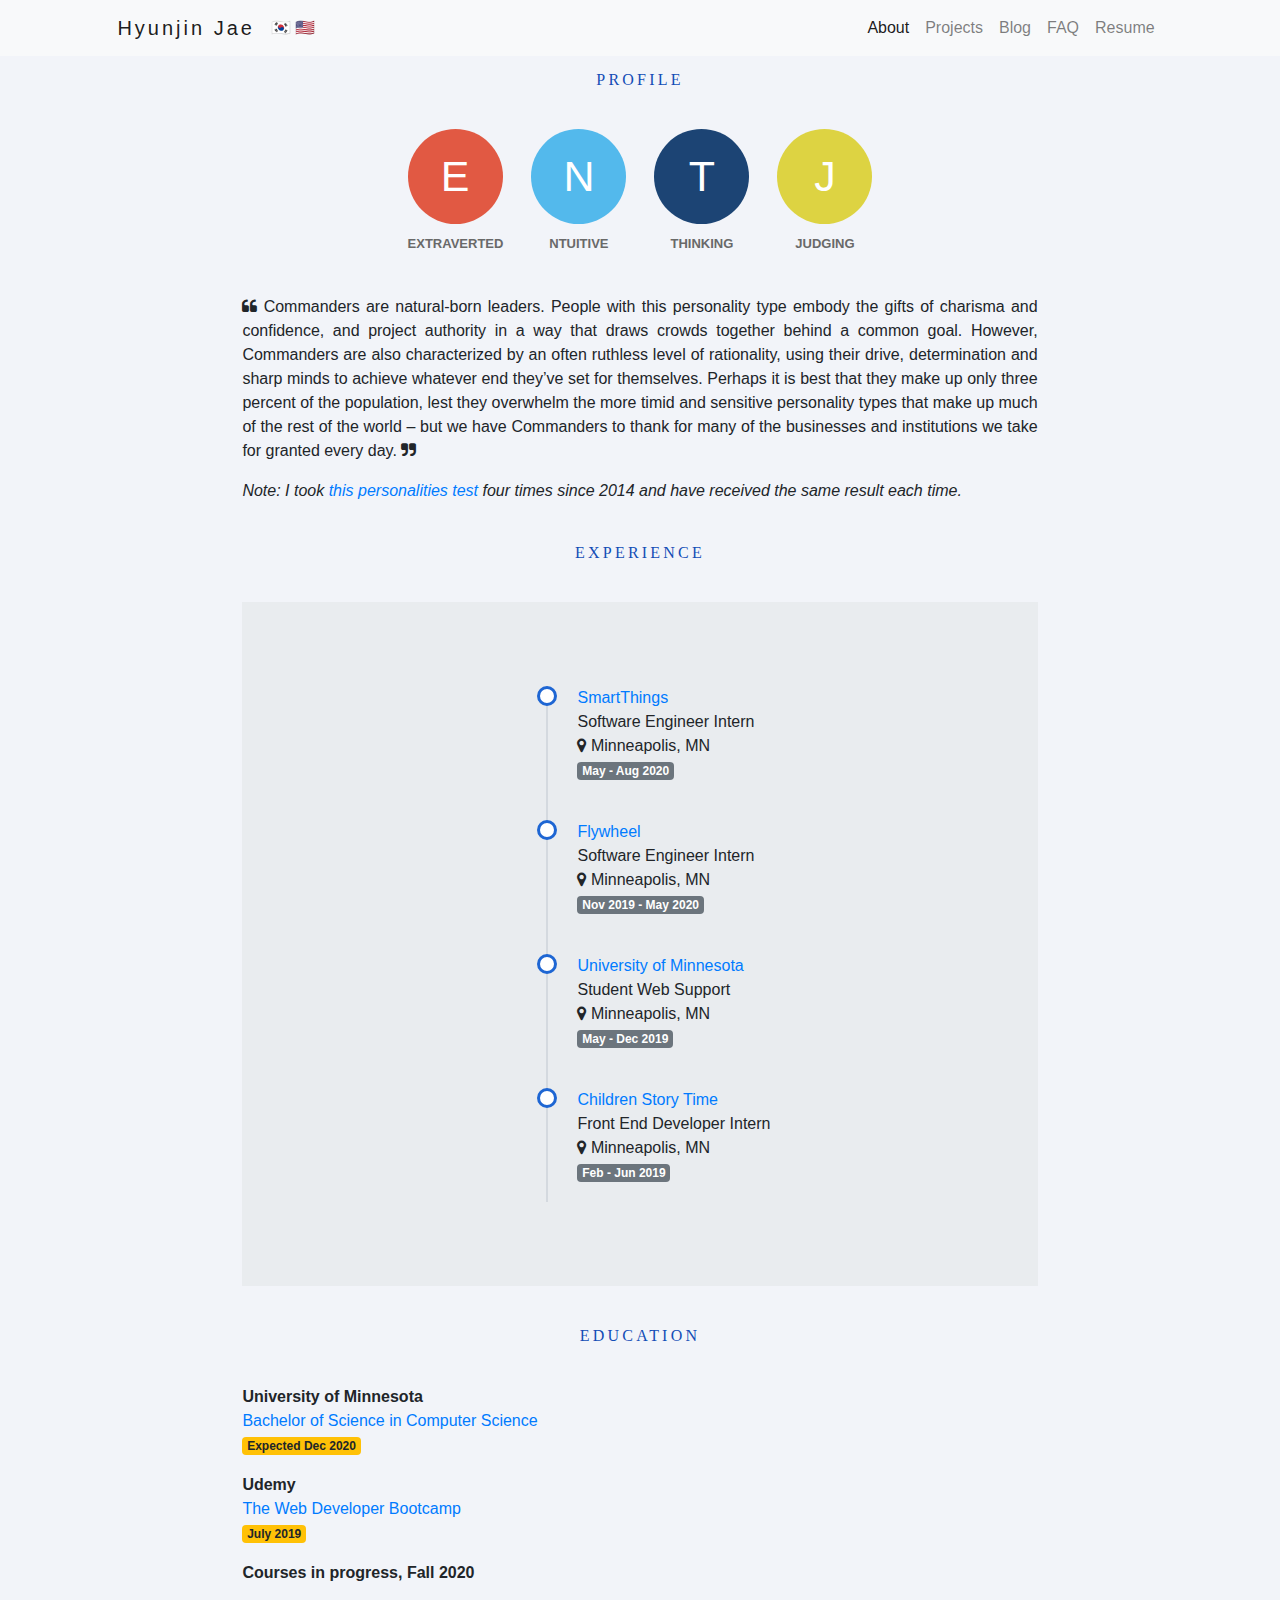
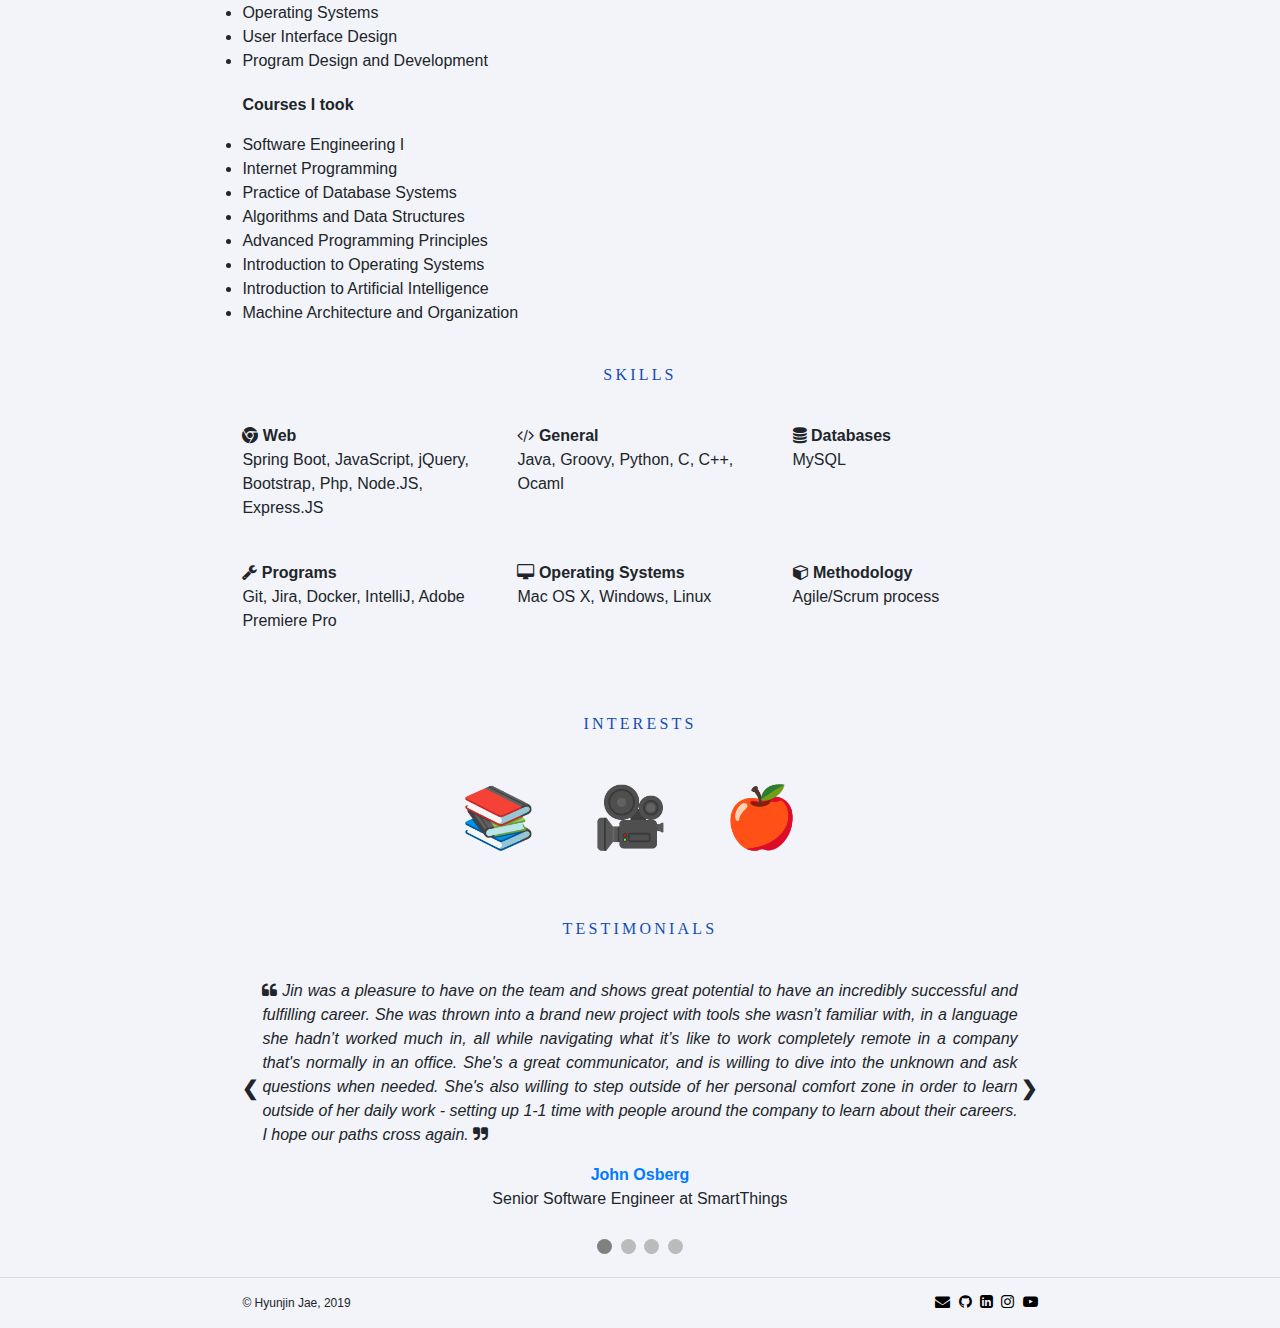
==== about.html @ ddc848ed "updated navbar" ====
<!DOCTYPE html>
<html lang="en">
<head>
    <meta charset="utf-8">
    <meta name="viewport" content="width=device-width, initial-scale=1, shrink-to-fit=no">
    <title>Hyunjin Jae 제현진</title>
    <!-- jQuery -->
    <script src="https://code.jquery.com/jquery-3.2.1.slim.min.js" integrity="sha384-KJ3o2DKtIkvYIK3UENzmM7KCkRr/rE9/Qpg6aAZGJwFDMVNA/GpGFF93hXpG5KkN" crossorigin="anonymous"></script>
    <!-- Bootstrap for navbar -->
    <script src="https://maxcdn.bootstrapcdn.com/bootstrap/4.0.0/js/bootstrap.min.js" integrity="sha384-JZR6Spejh4U02d8jOt6vLEHfe/JQGiRRSQQxSfFWpi1MquVdAyjUar5+76PVCmYl" crossorigin="anonymous"></script>
    <!-- Bootstrap for styling-->
    <link rel="stylesheet" href="https://stackpath.bootstrapcdn.com/bootstrap/4.3.1/css/bootstrap.min.css" integrity="sha384-ggOyR0iXCbMQv3Xipma34MD+dH/1fQ784/j6cY/iJTQUOhcWr7x9JvoRxT2MZw1T" crossorigin="anonymous">
    <!-- Footer sns icons -->
    <link rel="stylesheet" href="https://cdnjs.cloudflare.com/ajax/libs/font-awesome/4.7.0/css/font-awesome.min.css">
    <!-- Css -->
    <link rel="stylesheet" type="text/css" href="css/style.css">
    <!-- Js -->
    <script src="js/translate.js"></script>
</head>
<body>
    <nav class="navbar navbar-expand-lg navbar-light bg-light fixed-top">
        <div class="container">
            <a class="navbar-brand main_name" href="index.html">Hyunjin Jae</a>
            <div class="language" style="text-align: right"><span id="translateToKr">🇰🇷</span> <span id="translateToEng">🇺🇸</span>
            </div>
            <button class="navbar-toggler" type="button" data-toggle="collapse" data-target="#navbarNavAltMarkup"
                    aria-controls="navbarNavAltMarkup" aria-expanded="false" aria-label="Toggle navigation">
                <span class="navbar-toggler-icon"></span>
            </button>
            <div class="collapse navbar-collapse" id="navbarNavAltMarkup">
                <div style="float: right; text-align: right" class="eng navbar-nav nav-right ml-auto">
                    <a class="nav-item nav-link active" href="about.html">About</a>
                    <a class="nav-item nav-link" href="projects.html">Projects</a>
                    <a class="nav-item nav-link" href="blog.html">Blog</a>
                    <a class="nav-item nav-link" href="faq.html">FAQ</a>
                    <a class="nav-item nav-link" href="http://hyunjin.pro/resume.pdf" target="_blank">Resume</a>
                </div>
                <div style="float: right; text-align: right" class="kr hide navbar-nav nav-right ml-auto">
                    <a class="nav-item nav-link active" href="about.html">나에 관하여</a>
                    <a class="nav-item nav-link" href="projects.html">프로젝트</a>
                    <a class="nav-item nav-link" href="blog.html">블로그</a>
                    <a class="nav-item nav-link" href="faq.html">질문모음</a>
                    <a class="nav-item nav-link" href="http://hyunjin.pro/resume.pdf" target="_blank">이력서</a>
                </div>
            </div>
        </div>
    </nav>

    <div class="about">
        <!-- Profile -->
        <div class="about-profile">
            <h4 class="eng about-title">Profile</h4>
            <h4 class="kr hide about-title">프로필</h4>

            <div class="circle-container">
                <div class="entj-e">
                    <div class="circle e">E</div>
                    <p class="eng entj-text">Extraverted</p>
                    <p class="kr hide entj-text">외향성의</p>
                </div>
                <div class="entj-n">
                    <div class="circle n">N</div>
                    <p class="eng entj-text">Ntuitive</p>
                    <p class="kr hide entj-text">직관적인</p>
                </div>
                <div class="entj-t">
                    <div class="circle t">T</div>
                    <p class="eng entj-text">Thinking</p>
                    <p class="kr hide entj-text">사고적인</p>
                </div>
                <div class="entj-j">
                    <div class="circle j">J</div>
                    <p class="eng entj-text">Judging</p>
                    <p class="kr hide entj-text">판단적인</p>
                </div>
            </div>

            <p class="eng commanders">
                <i class="fa fa-quote-left" aria-hidden="true"></i> Commanders are natural-born leaders. People with
                this personality type embody the gifts of charisma and confidence, and project authority in a way that draws
                crowds together behind a common goal. However, Commanders are also characterized by an often ruthless level
                of rationality, using their drive, determination and sharp minds to achieve whatever end they’ve set for
                themselves. Perhaps it is best that they make up only three percent of the population, lest they overwhelm
                the more timid and sensitive personality types that make up much of the rest of the world – but we have
                Commanders to thank for many of the businesses and institutions we take for granted every day. 
                <i class="fa fa-quote-right" aria-hidden="true"></i>
            </p>
            <p class="kr hide commanders">
                <i class="fa fa-quote-left" aria-hidden="true"></i> 통솔자형 사람은 천성적으로 타고난 리더입니다. 이 유형에 속하는 사람은 넘치는 카리스마와
                자신감으로 공통의 목표 실현을 위해 다른 이들을 이끌고 진두지휘합니다. 이들은 진취적인 생각과 결정력, 그리고 냉철한 판단력으로 그들이 세운 목표 달성을 위해 가끔은 무모하리만치 이성적 사고를
                하는 것이 특징입니다. 이들이 인구의 단 3%에 지나지 않는 것이 어쩌면 다행일 수도 있습니다. 그렇지 않으면 인구 대다수를 차지하는 소심하고 섬세한 성향의 사람들이 모두 주눅 들어 살지도
                모르니까요. 단, 평소 잊고 살기는 하나 우리 삶을 윤택하게 해주는 위대한 사업가나 기관을 이끄는 통솔자형 사람들이 있음에 다행이기도 합니다. 
                <i class="fa fa-quote-right" aria-hidden="true"></i>
            </p>

            <p class="eng">
                <em>Note: I took <a href="https://www.16personalities.com/entj-personality" target="_blank">this personalities test</a> four times since 2014 and have received the same result each time.</em>
            </p>
            <p class="kr hide">
                <em>참고: 저는 <a href='https://www.16personalities.com/ko/%EC%84%B1%EA%B2%A9%EC%9C%A0%ED%98%95-entj' target='_blank'>이 성격 유형 검사</a>를 2014년 이후로 네 차례 실시했으며, 모두 동일한 결과를 얻었습니다.</em>
            </p>
        </div>

        <!-- Experience -->
        <div class="about-profile from-sec">
            <h4 class="eng about-title">Experience</h4>
            <h4 class="kr hide about-title">경험</h4>
            <div class="jumbotron jumbotron-fluid">
                <div class="row">
                    <div class="col-md-6 offset-md-4">
                        <ul class="eng timeline">
                            <li>
                                <p>
                                    <a target="_blank" href="https://www.smartthings.com/">SmartThings</a>
                                    <br>Software Engineer Intern
                                    <br><i class="fa fa-map-marker" aria-hidden="true"></i> Minneapolis, MN
                                    <br><span class="badge badge-secondary" style="margin-bottom: 20px;">May - Aug 2020</span>
                                </p>
                            </li>
                            <li>
                                <p>
                                    <a target="_blank" href="https://flywheel.io/">Flywheel</a>
                                    <br>Software Engineer Intern
                                    <br><i class="fa fa-map-marker" aria-hidden="true"></i> Minneapolis, MN
                                    <br><span class="badge badge-secondary" style="margin-bottom: 20px;">Nov 2019 - May 2020</span>
                                </p>
                            </li>
                            <li>
                                <p>
                                    <a target="_blank" href="https://twin-cities.umn.edu/">University of Minnesota</a>
                                    <br>Student Web Support
                                    <br><i class="fa fa-map-marker" aria-hidden="true"></i> Minneapolis, MN
                                    <br><span class="badge badge-secondary" style="margin-bottom: 20px;">May - Dec 2019</span>
                                </p>
                            </li>
                            <li>
                                <p>
                                    <a target="_blank" href="https://childrenstorytime.co/">Children Story Time</a>
                                    <br>Front End Developer Intern
                                    <br><i class="fa fa-map-marker" aria-hidden="true"></i> Minneapolis, MN
                                    <br><span class="badge badge-secondary" style="margin-bottom: 20px;">Feb - Jun 2019</span>
                                </p>
                            </li>
                        </ul>
                        <ul class="kr hide timeline">
                            <li>
                                <p>
                                    <a target="_blank" href="https://www.smartthings.com/">SmartThings</a>
                                    <br>소프트웨어 엔지니어 인턴
                                    <br><i class="fa fa-map-marker" aria-hidden="true"></i> 미네아폴리스, 미네소타
                                    <br><span class="badge badge-secondary" style="margin-bottom: 20px;">2020년 5월 - 8월</span>
                                </p>
                            </li>
                            <li>
                                <p>
                                    <a target="_blank" href="https://flywheel.io/">Flywheel</a>
                                    <br>소프트웨어 엔지니어 인턴
                                    <br><i class="fa fa-map-marker" aria-hidden="true"></i> 미네아폴리스, 미네소타
                                    <br><span class="badge badge-secondary" style="margin-bottom: 20px;">2019년 11월 - 2020년 5월</span>
                                </p>
                            </li>
                            <li>
                                <p>
                                    <a target="_blank" href="https://twin-cities.umn.edu/">University of Minnesota</a>
                                    <br>학생 웹 개발자
                                    <br><i class="fa fa-map-marker" aria-hidden="true"></i> 미네아폴리스, 미네소타
                                    <br><span class="badge badge-secondary" style="margin-bottom: 20px;">2019년 5월 - 12월</span>
                                </p>
                            </li>
                            <li>
                                <p>
                                    <a target="_blank" href="https://childrenstorytime.co/">Children Story Time</a>
                                    <br>프론트 앤드 개발 인턴
                                    <br><i class="fa fa-map-marker" aria-hidden="true"></i> 미네아폴리스, 미네소타
                                    <br><span class="badge badge-secondary" style="margin-bottom: 20px;">2019년 2월 - 6월</span>
                                </p>
                            </li>                        
                        </ul>
                    </div>
                </div>
            </div>
        </div>

        <!-- Education -->
        <div class="about-profile from-sec">
            <h4 class="eng about-title">Education</h4>
            <h4 class="kr hide about-title">학업</h4>

            <div class="education">
                <div class="edu-inside">
                    <p class="eng edu">
                        <span class="bold">University of Minnesota</span>
                        <br><a href="https://cse.umn.edu/college/computer-science" target="_blank">Bachelor of Science in Computer Science</a>
                        <br><span class="badge badge-warning">Expected Dec 2020</span>
                    </p>
                    <p class="kr hide">
                        <span class="bold">미네소타 대학교</span>
                        <br><a href="https://cse.umn.edu/college/computer-science" target="_blank">컴퓨터 사이언스, 이학사</a>
                        <br><span class="badge badge-warning">2020년 12월 졸업예정</span>
                    </p>
                    <p class="eng">
                        <span class="bold">Udemy</span>
                        <br><a href="https://www.udemy.com/course/the-web-developer-bootcamp/?persist_locale=&locale=en_US"
                            target="_blank">The Web Developer Bootcamp</a>
                        <br><span class="badge badge-warning">July 2019</span>
                    </p>
                    <p class="kr hide">
                        <span class="bold">유데미</span>
                        <br><a href="https://www.udemy.com/course/the-web-developer-bootcamp/?persist_locale=&locale=en_US"
                            target="_blank">웹 개발 부트캠프</a>
                        <br><span class="badge badge-warning">2019년 7월</span>
                    </p>

                    <div class="eng">
                        <p class="bold">Courses in progress, Fall 2020</p>
                        <li>Operating Systems</li>
                        <li>User Interface Design</li>
                        <li>Program Design and Development</li>
                        
                        <p class="bold" style="margin-top: 20px">Courses I took</p>
                        <li>Software Engineering I</li>
                        <li>Internet Programming</li>
                        <li>Practice of Database Systems</li>
                        <li>Algorithms and Data Structures</li>
                        <li>Advanced Programming Principles</li>
                        <li>Introduction to Operating Systems</li>
                        <li>Introduction to Artificial Intelligence</li>
                        <li>Machine Architecture and Organization</li>
                    </div>

                    <div class="kr hide">
                        <p class="bold">현재 수강중인 과목, 2020년 가을학기</p>
                        <li>운영 체제 심화</li>
                        <li>유저 인터페이스 설계</li>
                        <li>프로그램 설계 및 개발</li>
                    
                        <p class="bold" style="margin-top: 20px">이미 수강한 과목</p>
                        <li>소프트웨어 엔지니어링 I</li>
                        <li>인터넷 프로그래밍</li>
                        <li>데이터 베이스</li>
                        <li>알고리즘과 데이터 구조</li>
                        <li>고급 프로그래밍 원리</li>
                        <li>운영 체제 이론</li>
                        <li>인공 지능 소개</li>
                        <li>기계 구조 및 조직</li>
                    </div>
                </div>
            </div>
        </div>

        <!-- Skills -->
        <div class="about-profile from-sec">
            <h4 class="eng about-title">Skills</h4>
            <h4 class="kr hide about-title">스킬</h4>

            <div class="skills row">
                <div class="col-lg-4 col-sm-6 sub-section-skills">
                    <p><i class="fa fa-chrome" aria-hidden="true"></i>
                        <span class="bold eng"> Web</span>
                        <span class="bold kr hide"> 웹</span>
                        <br>Spring Boot, JavaScript, jQuery, Bootstrap, Php, Node.JS, Express.JS</p>
                </div>
                <div class="col-lg-4 col-sm-6 sub-section-skills">
                    <p><i class="fa fa-code" aria-hidden="true"></i>
                        <span class="bold eng"> General</span>
                        <span class="bold kr hide">일반</span>
                        <br>Java, Groovy, Python, C, C++, Ocaml</p>
                </div>
                <div class="col-lg-4 col-sm-6 sub-section-skills">
                    <p><i class="fa fa-database" aria-hidden="true"></i>
                        <span class="bold eng"> Databases</span>
                        <span class="bold kr hide">데이터베이스</span>
                        <br>MySQL</p>
                </div>
                <div class="col-lg-4 col-sm-6 tools sub-section-skills">
                    <p><i class="fa fa-wrench" aria-hidden="true"></i>
                        <span class="bold eng"> Programs</span>
                        <span class="bold kr hide">프로그램</span>
                        <br>Git, Jira, Docker, IntelliJ, Adobe Premiere Pro</p>
                </div>
                <div class="col-lg-4 col-sm-6 sub-section-skills">
                    <p><i class="fa fa-desktop" aria-hidden="true"></i>
                        <span class="bold eng">Operating Systems</span>
                        <span class="bold kr hide">운영체제</span>
                        <br>Mac OS X, Windows, Linux</p>
                </div>
                <div class="col-lg-4 col-sm-6 sub-section-skills">
                    <p><i class="fa fa-cube" aria-hidden="true"></i>
                        <span class="bold eng">Methodology</span>
                        <span class="bold kr hide">방법론</span>
                        <br>Agile/Scrum process</p>
                </div>
            </div>
        </div>

        <!-- Interests -->
        <div class="about-profile from-sec">
            <h4 class="eng about-title">Interests</h4>
            <h4 class="kr hide about-title">좋아하는것</h4>

            <div class="interests-category">
                <p>
                    <a href="books.html" style="text-decoration: none;">📚</a>
                    <a href="https://www.youtube.com/channel/UCkXvgmur7Infi6w-KoIhPWw?view_as=subscriber" target="_blank" style="text-decoration: none;">🎥</a>
                    <a href="tech.html" style="text-decoration: none;">🍎</a>
                </p>
            </div>
        </div>

        <!-- Testimonials -->
        <div class="about-profile from-sec">
            <h4 class="eng about-title">Testimonials</h4>
            <h4 class="kr hide about-title">증명서</h4>

            <div class="slideshow-container">
                <div class="mySlides">
                    <p class="eng" style="font-style: italic;">
                        <i class="fa fa-quote-left" aria-hidden="true"></i>
                        Jin was a pleasure to have on the team and shows great potential to have an 
                        incredibly successful and fulfilling career. She was thrown into a brand new 
                        project with tools she wasn’t familiar with, in a language she hadn’t worked 
                        much in, all while navigating what it’s like to work completely remote in a 
                        company that's normally in an office. She's a great communicator, and is 
                        willing to dive into the unknown and ask questions when needed. She's also 
                        willing to step outside of her personal comfort zone in order to learn outside 
                        of her daily work - setting up 1-1 time with people around the company to learn 
                        about their careers. I hope our paths cross again.
                        <i class="fa fa-quote-right" aria-hidden="true"></i>
                    </p>
                    <p class="kr hide" style="font-style: italic;">
                        <i class="fa fa-quote-left" aria-hidden="true"></i>
                        현진은 믿을 수 없을 만큼 성공적이고 만족감 있는 커리어를 가질 수 있을 거라는 큰 잠재력을 보여주었으며 
                        팀에 합류하게 된 것을 매우 기쁘게 생각합니다. 우리는 일반적으로 사무실에 출근하지만, (현재 펜데믹 상황으로 인해) 
                        그녀는 완전한 재택근무의 형식을 취했으며 그것이 어떻게 이루어지는지 탐색하였습니다. 그리고 익숙하지 않은 
                        프로그램과 한 번도 경험해보지 못한 개발 언어들을 사용해 완전히 새로운 프로젝트에 투입되었습니다. 그녀는 
                        훌륭한 의사소통 능력자이면서 새로운 것을 배우는 데 주저함이 없으며 도움이 필요할 때는 질문을 마다하지 
                        않습니다. 또한 그녀는 일상 업무가 아닌 다른 것들을 배우기 위해 기꺼이 자신의 편안함을 벗어나려 했습니다. 
                        그녀는 회사 내 여러 사람에게 직접 다가가 일대일 면담을 제안하였으며, 그들의 배경과 경력들을 배우며 
                        소통하였습니다. 저는 현진과 다시 함께 일하게 되기를 진심으로 바랍니다.
                        <i class="fa fa-quote-right" aria-hidden="true"></i>
                    </p>
                    <p style="text-align: center">
                        <span class="bold">
                            <a href="https://www.linkedin.com/in/jtosberg/" target="_blank">John Osberg</a>
                        </span>
                        <br>
                        <span class="eng">Senior Software Engineer at SmartThings</span>
                        <span class="kr hide">선임 소프트웨어 엔지니어, 스마트싱스</span>
                    </p>
                </div>
                <div class="mySlides">
                    <p class="eng" style="font-style: italic;"><i class="fa fa-quote-left" aria-hidden="true"></i>
                        I had the pleasure to work with Hyunjin during her 4 month internship at SmartThings. 
                        As part of her internship project she had the opportunity to experience many technologies 
                        for the first the time - AWS, Java, Groovy, Kotlin, Spring Boot, Gradle, Docker, and many 
                        others. Tackling so many new things at once can be a daunting challenge for even a senior 
                        engineer. Hyunjin was up to the challenge, and she pushed herself every day to learn more. 
                        At the end of her internship she had completed a project that successfully tied all of 
                        those technologies together. She brings a positive attitude with her daily, and the team 
                        very much enjoyed having her as part of the group. I would not hesitate to recommend 
                        Hyunjin to any future employer looking for a junior engineer to add to their team.
                        <i class="fa fa-quote-right" aria-hidden="true"></i>
                    </p>
                    <p class="kr hide" style="font-style: italic;">
                        <i class="fa fa-quote-left" aria-hidden="true"></i>
                        저는 스마트싱스에서 4개월 동안 현진과 함께 일하게 되어 매우 기뻤습니다. 그녀는 인턴십 프로젝트의 일환으로, 
                        새로운 기술들을 접할 기회가 있었습니다 - AWS, 자바, 그루비, 코틀린, 스프링 부트, 그레이들, 도커, 등등. 
                        한 번에 많은 새로운 일들을 처리하는 것은 선임 엔지니어에게도 어려운 일이 될 수 있습니다. 하지만 현진은 
                        도전에 나섰고, 더 많은 것을 배우기 위해 매일 노력 하였습니다. 인턴십이 끝날 무렵 그녀는 이 모든 기술을 
                        성공적으로 연결해 프로젝트를 완성하였습니다. 또한, 그녀는 매일 긍정적인 태도를 가지고 왔으며 우리는 그녀가 
                        팀의 일원이었다는 사실에  매우 기뻤습니다. 혹시 주니어 엔지니어를 찾고 있는 팀이 있다면, 나는 
                        현진을 추천하는 것을 주저하지 않겠습니다. 
                        <i class="fa fa-quote-right" aria-hidden="true"></i>
                    </p>
                    <p style="text-align: center">
                        <span class="bold">
                            <a href="https://www.linkedin.com/in/jeffreyblaisdell/" target="_blank">Jeff Blaisdell</a>
                        </span>
                        <br>
                        <span class="eng">Engineering Manager at SmartThings</span>
                        <span class="kr hide">엔지니어링 매니저, 스마트싱스</span>
                    </p>
                </div>

                <div class="mySlides">
                    <p class="eng" style="font-style: italic;"><i class="fa fa-quote-left" aria-hidden="true"></i>
                        It has been my great pleasure to work and interact with Hyunjin. I have rarely encountered a person
                        who can bring such an inquisitive spirit to their work and such a thorough, rigorous investigation to
                        every component of a project, no matter how banal. Such commitment and enthusiasm for the details that
                        make the difference is exceedingly hard to find in people. What I also found very delightful, even
                        inspiring, about working with Hyunjin was her passion and curiosity for life, but particularly with
                        regard to technology and its role in society. Her high level of interest in computer science is obvious,
                        but it's not just an interest in technology for its own sake; rather, I had the distinct impression that
                        the vision she holds for her future role in developing technology embraces a much wider range of function
                        and responsibility to the world, and that this is critically important to her.

                        Apart from these standout qualities, I found that Hyunjin possessed extraordinary organizational skills
                        along with the ability to go directly at any task; she would take great pride just in the efficacy of
                        completing them. Her presence in our research group was, in itself, a force to keep things on track.
                        As we often had to deal with a huge set of problem-solving issues, both large and small, her ability
                        to focus and stay organized often helped my own efforts to keep on top of everything needing attention.

                        If you'll be lucky enough to have the opportunity to work with Hyunjin, I can promise that it won't be
                        long before your organization recognizes what a resource it has in this person.
                        <i class="fa fa-quote-right" aria-hidden="true"></i>
                    </p>
                    <p class="kr hide" style="font-style: italic;"><i class="fa fa-quote-left" aria-hidden="true"></i>
                        저는 현진과 일하고 소통하는 것이 정말 기뻤습니다. 그녀는 엄청난 호기심을 업무에 가져오고 아무리 평범한 프로젝트라도 모든 구성 요소에
                        대해 철저하고 엄격하게 연구하는 사람입니다. 저는 이런 사람을 거의 만나지 못했습니다. 차이를 만드는 세부 사항에 대한 그러한 헌신과 열정은
                        사람들 사이에서 찾아보기 매우 어렵습니다. 현진과 함께 일하는 것에 대해 제가 매우 기쁘고 영감을 얻은 것은 그녀의 삶에 대한 열정과 호기심,
                        특히 기술과 사회에서의 역할에 관한 것입니다. 컴퓨터 과학에 대한 그녀의 높은 관심은 명백하지만, 기술 자체에 대한 관심만은 아닙니다.
                        그녀는 기술 발전에 있어서 확실한 미래 비전을 품고 있습니다. 그것은 전 세계에 훨씬 더 넓은 범위의 기능과 책임을 포함하고 있으며 나는
                        이 목표가 그녀에게 매우 중요하다는 뚜렷한 인상을 받았습니다.

                        이러한 뛰어난 자질 외에도, 현진은 어떠한 직무든지 수행할 수 있는 능력과 함께 비범한 조직 기술을 보유하고 있음을 발견했습니다. 그녀는
                        그것들을 완성하는 효능에 큰 자부심을 가질 것입니다. 우리 팀에서 그녀의 존재는 그 자체로 일을 추적하는 힘이었습니다.
                        우리는 종종 크고 작은 거대한 문제 해결 과제를 다루어야 했습니다. 그리고 그녀의 집중적이며 체계적인 자세를 유지하는 능력은 주의가
                        필요한 모든 것을 최상위로 유지하려는데 도움이 되었습니다.

                        만약 당신에게 행운이 생겨 현진과 함께 일할 기회가 생긴다면, 당신의 조직이 그녀에게 어떤 자원이 있는지 인식하기까지는 오래 걸리지 않을
                        것이라고 확신 할 수 있습니다.
                        <i class="fa fa-quote-right" aria-hidden="true"></i>
                    </p>
                    <p style="text-align: center">
                        <span class="bold">
                            <a href="https://www.linkedin.com/in/steven-pliam-633b2b2b/" target="_blank">Steven Pliam</a>
                        </span>
                        <br>
                        <span class="eng">Head Software Engineer at the University of Minnesota</span>
                        <span class="kr hide">소프트웨어 엔지니어 책임자, 미네소타 대학교</span>
                    </p>
                </div>

                <div class="mySlides">
                    <p class="eng" style="font-style: italic;"><i class="fa fa-quote-left" aria-hidden="true"></i>
                        I have been a mentor for Hyunjin since 2018 through the U of Minnesota mentoring program.
                        There are many things about her that have made this relationship very rewarding.
                        She is intellectually curious. As an international student, she loves to learn and immerse herself
                        in the American culture. And as a computer science student, she is interested in the different
                        technologies and she constantly applies the new acquired skills on her personal projects.
                        Hyunjin is a very motivated individual. She works hard in school and is always looking for
                        internship/volunteer opportunities to expand her experience.
                        Accountable - this is the one of the things that sets Hyunjin apart. During our bi-weekly meetings,
                        we always put together a list of action items (e.g. reading assignments, resume building, personal
                        site, etc) for the next meeting, and Hyunjin always completes the items on time.
                        It has been a pleasure to work with such a quality person like Hyunjin!
                        <i class="fa fa-quote-right" aria-hidden="true"></i>
                    </p>
                    <p class="kr hide" style="font-style: italic;"><i class="fa fa-quote-left" aria-hidden="true"></i>
                        저는 2018년부터 미네소타 대학교 멘토링 프로그램을 통해 현진의 멘토였습니다. 우리의 관계를 매우 보람있게 만든 그녀에 관한 많은 것들이 있습니다. 먼저, 그녀는 지적으로
                        호기심이 많습니다. 그녀는 국제 학생으로서 미국 문화를 배우고 몰입하는 것을 좋아합니다. 또한 컴퓨터 사이언스 학생으로서 다양한 기술에 관심이 많으며 새로 얻은 기술을 개인
                        프로젝트를 통해 지속적으로 적용합니다. 현진은 매우 동기 부여된 사람입니다. 그녀는 학교에서 열심히 공부하며 항상 경험을 넓힐 수 있는 인턴십 / 자원봉사 기회를 찾고
                        있습니다. 마지막으로 책임감, 이것은 현진을 차별화시키는 것 중 하나입니다. 격주 회의에서 우리는 항상 다음 회의를 위해 과제 (예 : 독서 과제, 이력서 작성, 개인 사이트 등)
                        목록을 작성하고 그녀는 항상 제시간에 항목을 완성합니다. 나는 현진과 같은 훌륭한 사람과 함께 일하게 되어 매우 기뻤습니다!
                        <i class="fa fa-quote-right" aria-hidden="true"></i>
                    </p>
                    <p style="text-align: center">
                        <span class="bold">
                            <a href="https://www.linkedin.com/in/ming-tan-46766a/" target="_blank">Ming Tan</a>
                        </span>
                        <br>
                        <span class="eng">Director of IT at CaringBridge</span>
                        <span class="kr hide">IT 디렉터, CaringBridge</span>
                    </p>
                </div>

                <a class="prev" onclick="plusSlides(-1)">❮</a>
                <a class="next" onclick="plusSlides(1)">❯</a>
            </div>

            <div class="dot-container">
                <span class="dot" onclick="currentSlide(1)"></span>
                <span class="dot" onclick="currentSlide(2)"></span>
                <span class="dot" onclick="currentSlide(3)"></span>
                <span class="dot" onclick="currentSlide(4)"></span>
            </div>
            
            <script src="js/testimonials.js"></script>
        </div>
    </div>

    <hr>

    <footer>
        <p>© Hyunjin Jae, 2019</p>
        <div class="footer-sns">
            <a href="mailto:hyunjineeey@gmail.com" target="_blank"><i class="fa fa-envelope foot-sns" ria-hidden="true"></i></a>
            <a href="https://github.com/hyunjineeey" target="_blank"><i class="fa fa-github foot-sns" aria-hidden="true"></i></a>
            <a href="https://www.linkedin.com/in/hyunjineeey/" target="_blank"><i class="fa fa-linkedin-square foot-sns" aria-hidden="true"></i></a>
            <a href="https://www.instagram.com/hyunjineeey/" target="_blank"><i class="fa fa-instagram foot-sns" aria-hidden="true"></i></a>
            <a href="https://www.youtube.com/channel/UCkXvgmur7Infi6w-KoIhPWw?view_as=subscriber" target="_blank"><i class="fa fa-youtube-play foot-sns" aria-hidden="true"></i></a>
        </div>
    </footer>
</body>
</html>
---- css/style.css ----
/************************
    Etc
************************/

body {
    background-color: #F2F4F9;
    padding-top: 70px;
}

.typography {
    color: #f2f2f2;
    background: #ff4a4a;
    font-size: 45px;
    line-height: 65px;
    font-weight: 700;
    margin: 0 5px 24px;
    text-align: center;
    /*float: left;*/
    padding: 10px;
    /*margin: 0 5px 24px;*/
    font-family: 'Libre Baskerville', serif;
}

.hide {
    display: none;
}

.bold {
    font-weight: bold;
}

/*.typography-name {*/
/*    color: #D7DFD3;*/
/*    font-size: 25px;*/
/*    text-decoration: none;*/
/*    float: right;*/
/*    font-family: 'Libre Baskerville', serif;*/
/*    line-height: 4;*/
/*}*/

/************************
    Navigation Bar
************************/

.navbar {
    padding-left: 8% !important;
    padding-right: 8% !important;
}

.language {
    text-align: right;
}

/*.navbar-right {*/
/*    float: right;*/
/*    margin-right: -15px;*/
/*}*/

/*.container{*/
/*    padding-right: 15px;*/
/*    padding-left: 15px;*/
/*    margin-right: auto;*/
/*    margin-left: auto;*/
/*    justify-content: space-between;*/
/*}*/

/************************
    Main Intro
************************/

.intro {
    margin-left: 15%;
    margin-right: 15%;
    margin-top: 2%;
    flex-direction: column;
}

#hyunjin {
    background: linear-gradient(to right, #30CFD0 28%, #330867 100%);
    -webkit-background-clip: text;
    -webkit-text-fill-color: transparent;
    letter-spacing: 3px;
}

.main_name {
    letter-spacing: 3px;
}

.image {
    text-align: center;
}

#profile {
    border-radius: 50%;
    width: 180px;
    height: 180px;
    box-shadow: 1px 6px 8px 1px rgba(0, 0, 0, 0.2), 0 6px 50px 5px rgba(0, 0, 0, 0.19);
}

.intro .info_container .info .info_text {
    font-size: 12px;
}

.social-media-top {
    margin-top: 22px;
}

.social-media-bottom {
    margin-top: 15px;
}

.info p {
    margin-top: 20px;
    text-align: center;
    font-family: 'Roboto Mono', monospace;
    font-size: 30px;
}

/*.korean_font {*/
/*    font-family: 'Stylish', sans-serif;*/
/*    letter-spacing: 5px;*/
/*    font-size: 40px;*/
/*    margin-bottom: -10px;*/
/*    background: linear-gradient(to right, #30CFD0 0%, #330867 100%);*/
/*    -webkit-background-clip: text;*/
/*    -webkit-text-fill-color: transparent;*/
/*}*/

/************************
    About
************************/

.about {
    margin: 0 auto;
    /* padding-top: 12px; */
    padding-left: 8%;
    padding-right: 8%;
    max-width: 1000px;
    flex-direction: column;
}

.about-title {
    font-size: 1em;
    color: #134db6;
    letter-spacing: 0.2em;
    text-transform: uppercase;
    font-family: "avenir-heavy";
    text-align: center;
    margin-bottom: 40px;
}

.commanders {
    text-align: justify;
}

.text-center {
    font-size: 15px;
    margin-top: -35px;
    margin-bottom: 35px;
    width: 100%;
}

.interests-category {
    font-size: 60px;
    letter-spacing: 20px;
    padding: 0;
    margin: 0;
    list-style: none;
    display: flex;
    justify-content: center;
    margin: 0 auto;
}

.from-sec {
    margin-top: 40px;
}

.sub-section-skills {
    margin-bottom: 25px;
}

p.edu {
    margin-left: auto;
    margin-right: auto;
}

/* timeline */
ul.timeline {
    list-style-type: none;
    position: relative;
}
ul.timeline:before {
    content: ' ';
    background: #d4d9df;
    display: inline-block;
    position: absolute;
    left: 29px;
    width: 2px;
    height: 100%;
    z-index: 400;
}
ul.timeline > li {
    margin: 20px 0;
    padding-left: 20px;
}
ul.timeline > li:before {
    content: ' ';
    background: white;
    display: inline-block;
    position: absolute;
    border-radius: 50%;
    border: 3px solid #1e66d3;
    left: 20px;
    width: 20px;
    height: 20px;
    z-index: 400;
}

/**
 * Circle Styles
 */

.circle-container {
    display: flex;
    flex-direction: row;
    flex-wrap: wrap;
    text-align: center;
    justify-content: center;
    margin: 0 auto;
    padding-bottom: 25px;
}

.circle {
    width: 95px;
    height: 95px;
    border-radius: 50%;
    font-size: 43px;
    color: #fff;
    line-height: 95px;
    /*text-align: center;*/
    /*margin-right: 30px;*/
}

.entj-text {
    text-transform: uppercase;
    margin-top: 10px;
    color: dimgrey;
    font-weight: bold;
    font-size: 13px;
}

.entj-e {
    display: flex;
    flex-direction: column;
    text-align: center;
    margin-right: 28px;
}

.entj-n {
    display: flex;
    flex-direction: column;
    text-align: center;
    margin-right: 28px;
}

.entj-t {
    display: flex;
    flex-direction: column;
    text-align: center;
    margin-right: 28px;
}

.entj-j {
    display: flex;
    flex-direction: column;
    text-align: center;
}

.circle.e {
    text-align: center;
}
.e {
    text-align: center;
    background: #E15943;
    /*margin-left: 4px;*/
}

.n {
    background: #53B9EC;
}

.t {
    background: #1C4474;
}

.j {
    background: #DDD342;
}

/* .education {
    display: flex;
    justify-content: center;
} */

/**
 * Testimonials
 */

/* Slideshow container */
.slideshow-container {
    position: relative;
    margin-top: -10px;
}

/* Slides */
.mySlides {
    display: none;
    padding: 10px 20px 10px 20px;
    text-align: justify;
}

/* Next & previous buttons */
.prev, .next {
    cursor: pointer;
    position: absolute;
    top: 50%;
    width: auto;
    margin-top: -30px;
    /* padding: 16px; */
    color: #888;
    font-weight: bold;
    font-size: 20px;
    border-radius: 0 3px 3px 0;
    user-select: none;
}

/* Position the "next button" to the right */
.next {
    position: absolute;
    right: 0;
    border-radius: 3px 0 0 3px;
}

/* On hover, add a black background color with a little bit see-through */
/* .prev:hover, .next:hover {
    background-color: rgba(0,0,0,0.8);
    color: white;
} */

/* The dot/bullet/indicator container */
.dot-container {
    text-align: center;
    /*padding: 10px;*/
    /*background: #ddd;*/
}

/* The dots/bullets/indicators */
.dot {
    cursor: pointer;
    height: 15px;
    width: 15px;
    margin: 0 2px;
    background-color: #bbb;
    border-radius: 50%;
    display: inline-block;
    transition: background-color 0.6s ease;
}

/* Add a background color to the active dot/circle */
.active_dot, .dot:hover {
    background-color: grey;
}

/************************
    Projects
************************/

.project_btn {
    margin-bottom: 10px;
    margin-right: 10px;
}

.project_title {
    font-size: 25px;
}

.each-project {
    margin-top: 20px;
    margin-bottom: 33px;
}

.pro-small-btn {
    font-size: 10px;
    margin-bottom: 6px;
    text-decoration: none;
}

.category-projects {
    font-weight: bold;
}

.projects-box {
    margin: 0 auto;
    padding-left: 8%;
    padding-right: 8%;
    max-width: 1200px;
    flex-direction: column;
}

.hide_projects {
    display: none;
}

.footer-projects {
    margin: 0 auto;
    padding-left: 8%;
    padding-right: 8%;
    max-width: 1200px;
    font-size: 12px;
    display: flex;
    justify-content: space-between;
}

/************************
    Blog
************************/

.blog_title {
    color: #000;
    line-height: 1.5;
}
.blog_date {
    /* margin: 15px 0 15px 0; */
    line-height: 1.6em;
    text-transform: uppercase;
    letter-spacing: 1px;
    font-weight: 400;
    font-style: normal;
    font-size: 13px;
    color: #5D5B5B;
}

.readmore {
    margin: 15px 0 15px 0;
    line-height: 1.6em;
    text-transform: uppercase;
    letter-spacing: 1px;
    font-weight: 400;
    font-style: normal;
    font-size: 13px;
    color: #5D5B5B;
}

.blog_img {
    margin: 10px 0 30px 0;
    width: 100%;
    height: auto;
    vertical-align: middle;
}

.blog_lead {
    /* text-align: justify; */
    color: #000;
}

.blog_content {
    margin: 30px 0 30px 0;
    /* text-align: justify; */
    line-height: 1.8;
}

.kr_text_align {
    text-align: justify;
}

.img_center {
    display: block;
    margin-left: auto;
    margin-right: auto;
}

.noselect {
    -webkit-touch-callout: none; /* iOS Safari */
      -webkit-user-select: none; /* Safari */
       -khtml-user-select: none; /* Konqueror HTML */
         -moz-user-select: none; /* Old versions of Firefox */
          -ms-user-select: none; /* Internet Explorer/Edge */
              user-select: none; /* Non-prefixed version, currently
                                    supported by Chrome, Opera and Firefox */
  }

#intern_intro {
    margin-top: 2em;
    margin-bottom: 2em;
}

.intern_title {
    font-size: 1.5em;
}

.quarantine_img_container {
    /* flex-direction: row;
    flex-wrap: wrap; */
    display: flex;
    width: 100%;
    height: 100%;
}

.quarantine_img_child {
    flex: 1;
    width: 50%;
    height: 50%;
}

/************************
    Tech
************************/

/*.tech_title {*/
/*    font-size: 1.3em;*/
/*    !*color: #134db6;*!*/
/*    letter-spacing: 0.1em;*/
/*    text-transform: uppercase;*/
/*    font-family: "avenir-heavy";*/
/*}*/

/************************
    FAQ
************************/

.faq-text {
    font-size: 14px;
}

.questions-box {
    margin: 0 auto;
    padding-left: 8%;
    padding-right: 8%;
    max-width: 1000px;
}

/************************
    Survey
************************/

.survey-box .survey-font {
    font-size: 18px;
}

.survey-box {
    margin: 0 auto;
    padding-top: 8px;
    padding-left: 8%;
    padding-right: 8%;
    max-width: 1000px;
}

/************************
    Responsive Web
************************/

/* @media only screen and (max-width: 767px) {
    .education {
        display: unset;
        justify-content: unset;
    }
} */

@media screen and (max-width: 600px) {
    .interests-category {
        padding: 0;
        margin: 0;
        list-style: none;
        display: flex;
        width: 0px;
        justify-content: center;
        margin: 0 auto;
    }
    .circle-container {
        width: 240px;
        justify-content: center;
        margin: 0 auto;
    }
    .entj-n {
        margin-right: 0px;
    }
    .tools {
        margin-bottom: 25px;
    }
    .slideshow-container {
        font-size: 14px;
    }
    .faq_title {
        font-size: 20px;
    }
    .project_title {
        font-size: 23px;
    }
}

@media only screen and (max-width: 402px) {
    .intro .info_container .info .info_text {
        font-size: 11px;
    }
}

@media only screen and (max-width: 368px) {
    .intro .info_container .info .info_text {
        font-size: 10px;
    }
}

@media only screen and (max-width: 336px) {
    .intro .info_container .info .info_text {
        font-size: 9px;
    }
}

@media screen and (max-width: 380px) {
    .blog_kr_title {
        width: 180px;
    }
    .ai_kr_title {
        width: 240px;
    }
}

/* @media screen and (max-width: 400px) {
    .blog_kr_title {
        width: 210px;
    }
    .ai_kr_title {
        width: 240px;
    }
} */

@media screen and (max-width: 400px) {
    html {
        font-size: 87%;
    }
}

/************************
    Footer
************************/

footer {
    margin: 0 auto;
    padding-left: 8%;
    padding-right: 8%;
    max-width: 1000px;
    font-size: 12px;
    display: flex;
    justify-content: space-between;
}

.foot-sns {
    font-size: 15px;
    margin-left: 5px;
    text-decoration : none;
    color : #000;
}

.foot-sns:hover {
    color:#00A0C6;
    text-decoration:none;
    cursor:pointer;
}
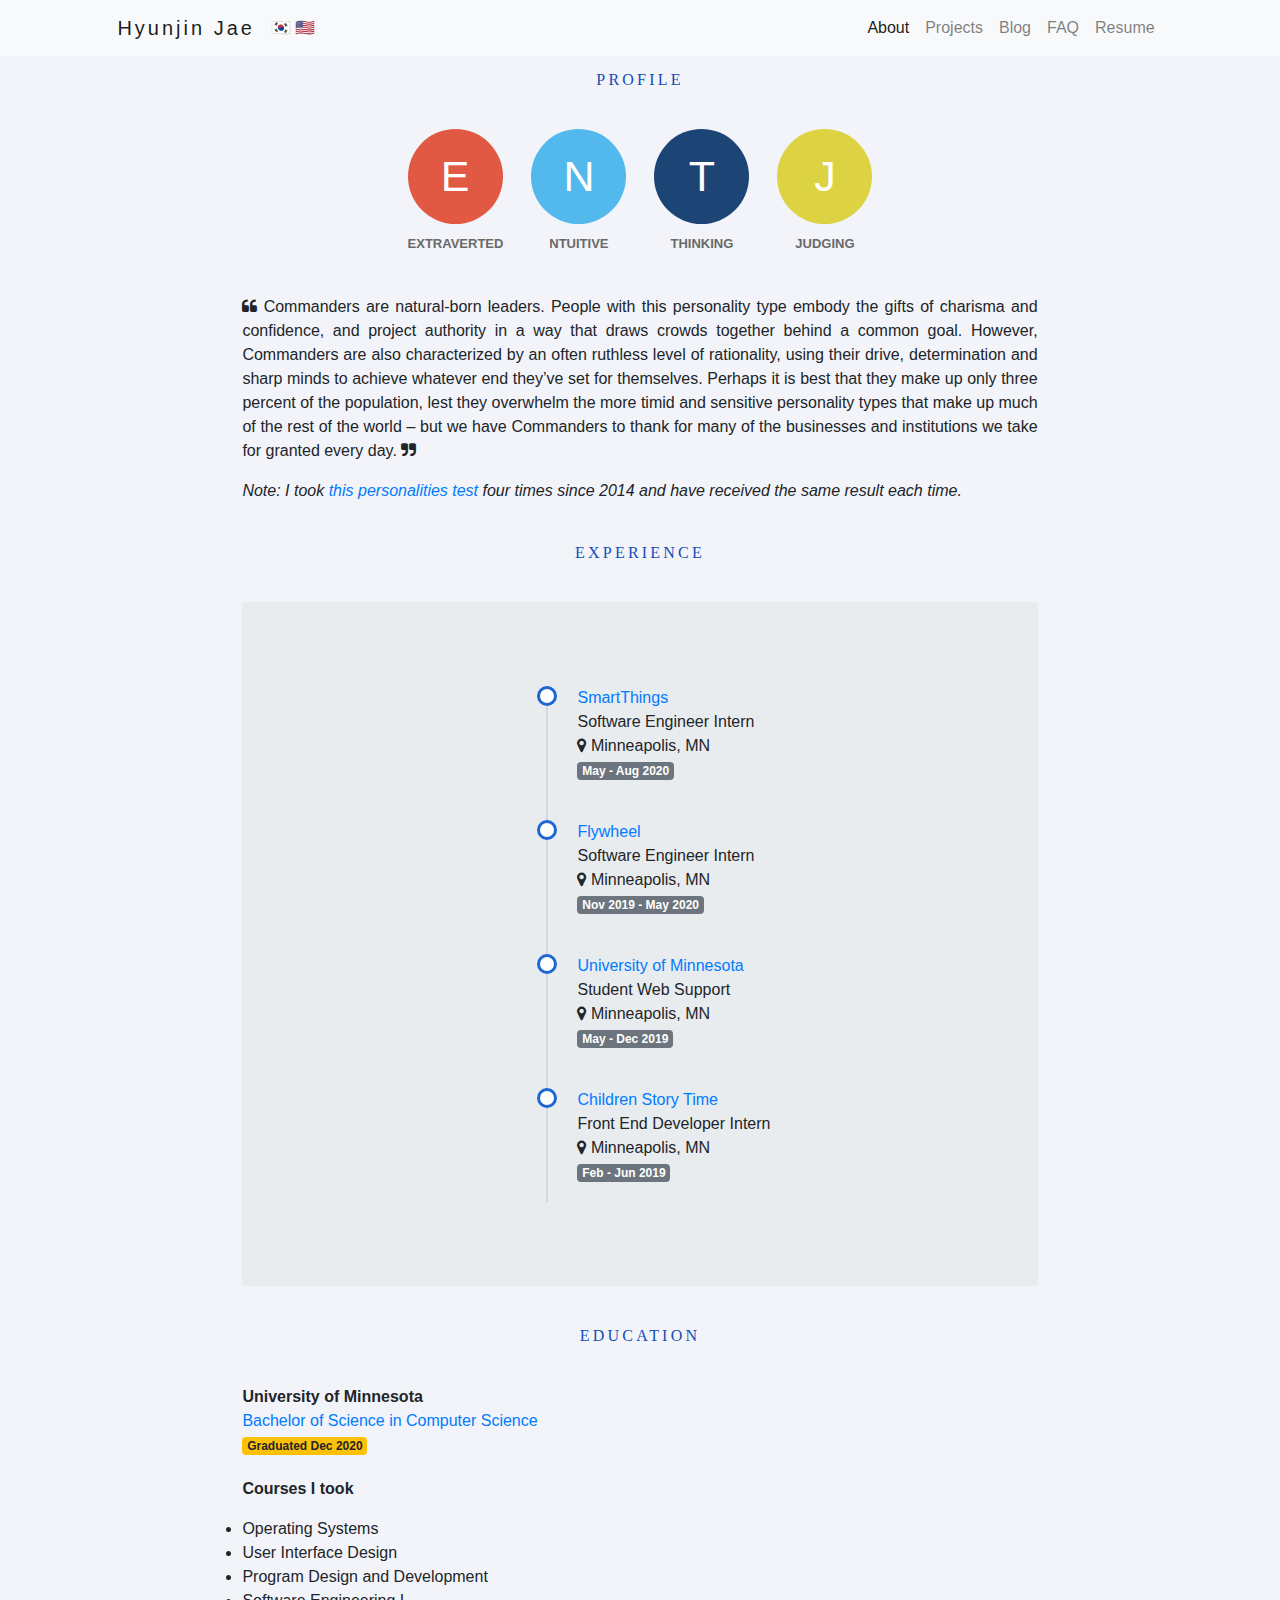
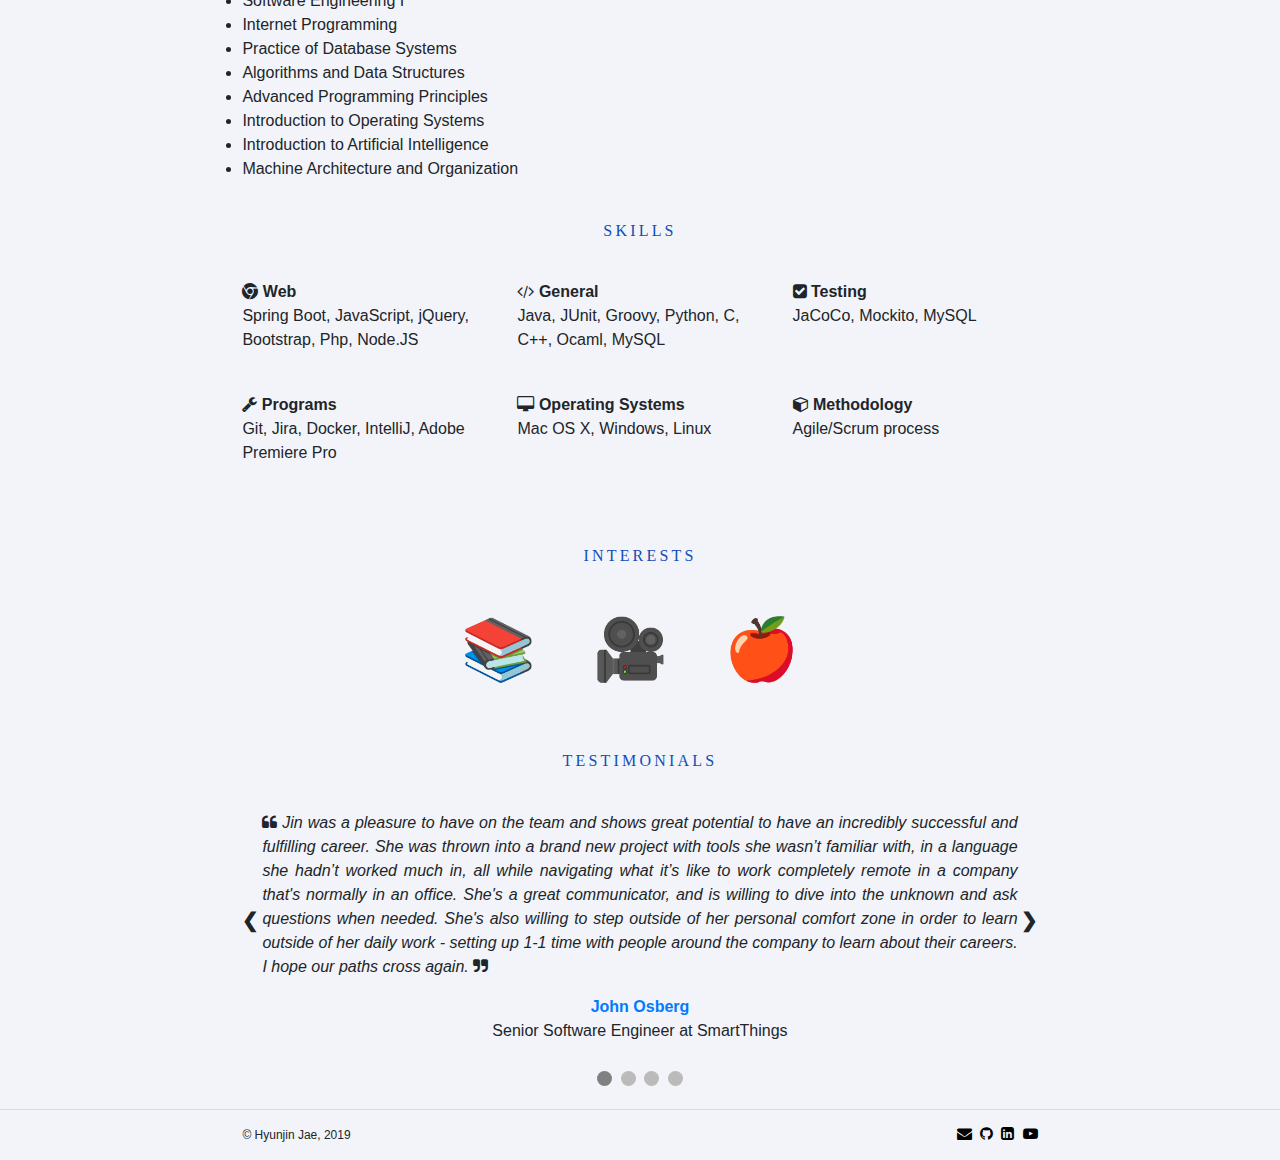
==== commit 9bee652f: "updated all pages" ====
--- a/about.html
+++ b/about.html
@@ -21,8 +21,7 @@
     <nav class="navbar navbar-expand-lg navbar-light bg-light fixed-top">
         <div class="container">
             <a class="navbar-brand main_name" href="index.html">Hyunjin Jae</a>
-            <div class="language" style="text-align: right"><span id="translateToKr">🇰🇷</span> <span id="translateToEng">🇺🇸</span>
-            </div>
+            <div style="cursor: pointer"><span id="translateToKr">🇰🇷</span> <span id="translateToEng">🇺🇸</span></div>
             <button class="navbar-toggler" type="button" data-toggle="collapse" data-target="#navbarNavAltMarkup"
                     aria-controls="navbarNavAltMarkup" aria-expanded="false" aria-label="Toggle navigation">
                 <span class="navbar-toggler-icon"></span>
@@ -33,14 +32,14 @@
                     <a class="nav-item nav-link" href="projects.html">Projects</a>
                     <a class="nav-item nav-link" href="blog.html">Blog</a>
                     <a class="nav-item nav-link" href="faq.html">FAQ</a>
-                    <a class="nav-item nav-link" href="http://hyunjin.pro/resume.pdf" target="_blank">Resume</a>
+                    <a class="nav-item nav-link" href="/resume.pdf" target="_blank">Resume</a>
                 </div>
                 <div style="float: right; text-align: right" class="kr hide navbar-nav nav-right ml-auto">
                     <a class="nav-item nav-link active" href="about.html">나에 관하여</a>
                     <a class="nav-item nav-link" href="projects.html">프로젝트</a>
                     <a class="nav-item nav-link" href="blog.html">블로그</a>
                     <a class="nav-item nav-link" href="faq.html">질문모음</a>
-                    <a class="nav-item nav-link" href="http://hyunjin.pro/resume.pdf" target="_blank">이력서</a>
+                    <a class="nav-item nav-link" href="/resume.pdf" target="_blank">이력서</a>
                 </div>
             </div>
         </div>
@@ -191,33 +190,31 @@
                     <p class="eng edu">
                         <span class="bold">University of Minnesota</span>
                         <br><a href="https://cse.umn.edu/college/computer-science" target="_blank">Bachelor of Science in Computer Science</a>
-                        <br><span class="badge badge-warning">Expected Dec 2020</span>
+                        <br><span class="badge badge-warning">Graduated Dec 2020</span>
                     </p>
                     <p class="kr hide">
                         <span class="bold">미네소타 대학교</span>
                         <br><a href="https://cse.umn.edu/college/computer-science" target="_blank">컴퓨터 사이언스, 이학사</a>
-                        <br><span class="badge badge-warning">2020년 12월 졸업예정</span>
-                    </p>
-                    <p class="eng">
-                        <span class="bold">Udemy</span>
-                        <br><a href="https://www.udemy.com/course/the-web-developer-bootcamp/?persist_locale=&locale=en_US"
-                            target="_blank">The Web Developer Bootcamp</a>
-                        <br><span class="badge badge-warning">July 2019</span>
-                    </p>
-                    <p class="kr hide">
-                        <span class="bold">유데미</span>
-                        <br><a href="https://www.udemy.com/course/the-web-developer-bootcamp/?persist_locale=&locale=en_US"
-                            target="_blank">웹 개발 부트캠프</a>
-                        <br><span class="badge badge-warning">2019년 7월</span>
-                    </p>
+                        <br><span class="badge badge-warning">2020년 12월 졸업</span>
+                    </p>
+<!--                    <p class="eng">-->
+<!--                        <span class="bold">Udemy</span>-->
+<!--                        <br><a href="https://www.udemy.com/course/the-web-developer-bootcamp/?persist_locale=&locale=en_US"-->
+<!--                            target="_blank">The Web Developer Bootcamp</a>-->
+<!--                        <br><span class="badge badge-warning">July 2019</span>-->
+<!--                    </p>-->
+<!--                    <p class="kr hide">-->
+<!--                        <span class="bold">유데미</span>-->
+<!--                        <br><a href="https://www.udemy.com/course/the-web-developer-bootcamp/?persist_locale=&locale=en_US"-->
+<!--                            target="_blank">웹 개발 부트캠프</a>-->
+<!--                        <br><span class="badge badge-warning">2019년 7월</span>-->
+<!--                    </p>-->
 
                     <div class="eng">
-                        <p class="bold">Courses in progress, Fall 2020</p>
+                        <p class="bold" style="margin-top: 20px">Courses I took</p>
                         <li>Operating Systems</li>
                         <li>User Interface Design</li>
                         <li>Program Design and Development</li>
-                        
-                        <p class="bold" style="margin-top: 20px">Courses I took</p>
                         <li>Software Engineering I</li>
                         <li>Internet Programming</li>
                         <li>Practice of Database Systems</li>
@@ -229,12 +226,10 @@
                     </div>
 
                     <div class="kr hide">
-                        <p class="bold">현재 수강중인 과목, 2020년 가을학기</p>
+                        <p class="bold" style="margin-top: 20px">수강 과목</p>
                         <li>운영 체제 심화</li>
                         <li>유저 인터페이스 설계</li>
                         <li>프로그램 설계 및 개발</li>
-                    
-                        <p class="bold" style="margin-top: 20px">이미 수강한 과목</p>
                         <li>소프트웨어 엔지니어링 I</li>
                         <li>인터넷 프로그래밍</li>
                         <li>데이터 베이스</li>
@@ -258,19 +253,19 @@
                     <p><i class="fa fa-chrome" aria-hidden="true"></i>
                         <span class="bold eng"> Web</span>
                         <span class="bold kr hide"> 웹</span>
-                        <br>Spring Boot, JavaScript, jQuery, Bootstrap, Php, Node.JS, Express.JS</p>
+                        <br>Spring Boot, JavaScript, jQuery, Bootstrap, Php, Node.JS</p>
                 </div>
                 <div class="col-lg-4 col-sm-6 sub-section-skills">
                     <p><i class="fa fa-code" aria-hidden="true"></i>
                         <span class="bold eng"> General</span>
                         <span class="bold kr hide">일반</span>
-                        <br>Java, Groovy, Python, C, C++, Ocaml</p>
+                        <br>Java, JUnit, Groovy, Python, C, C++, Ocaml, MySQL</p>
                 </div>
                 <div class="col-lg-4 col-sm-6 sub-section-skills">
-                    <p><i class="fa fa-database" aria-hidden="true"></i>
-                        <span class="bold eng"> Databases</span>
-                        <span class="bold kr hide">데이터베이스</span>
-                        <br>MySQL</p>
+                    <p><i class="fa fa-check-square" aria-hidden="true"></i>
+                        <span class="bold eng"> Testing</span>
+                        <span class="bold kr hide">테스팅</span>
+                        <br>JaCoCo, Mockito, MySQL</p>
                 </div>
                 <div class="col-lg-4 col-sm-6 tools sub-section-skills">
                     <p><i class="fa fa-wrench" aria-hidden="true"></i>
@@ -487,7 +482,7 @@
             <a href="mailto:hyunjineeey@gmail.com" target="_blank"><i class="fa fa-envelope foot-sns" ria-hidden="true"></i></a>
             <a href="https://github.com/hyunjineeey" target="_blank"><i class="fa fa-github foot-sns" aria-hidden="true"></i></a>
             <a href="https://www.linkedin.com/in/hyunjineeey/" target="_blank"><i class="fa fa-linkedin-square foot-sns" aria-hidden="true"></i></a>
-            <a href="https://www.instagram.com/hyunjineeey/" target="_blank"><i class="fa fa-instagram foot-sns" aria-hidden="true"></i></a>
+<!--            <a href="https://www.instagram.com/hyunjineeey/" target="_blank"><i class="fa fa-instagram foot-sns" aria-hidden="true"></i></a>-->
             <a href="https://www.youtube.com/channel/UCkXvgmur7Infi6w-KoIhPWw?view_as=subscriber" target="_blank"><i class="fa fa-youtube-play foot-sns" aria-hidden="true"></i></a>
         </div>
     </footer>
--- a/css/style.css
+++ b/css/style.css
@@ -47,10 +47,6 @@
     padding-right: 8% !important;
 }
 
-.language {
-    text-align: right;
-}
-
 /*.navbar-right {*/
 /*    float: right;*/
 /*    margin-right: -15px;*/
@@ -75,18 +71,34 @@
     flex-direction: column;
 }
 
-#hyunjin {
+.hyunjin_eng {
     background: linear-gradient(to right, #30CFD0 28%, #330867 100%);
     -webkit-background-clip: text;
     -webkit-text-fill-color: transparent;
     letter-spacing: 3px;
+    margin-top: 20px;
+    text-align: center;
+    font-family: 'Roboto Mono', monospace;
+    font-size: 30px;
+}
+
+.hyunjin_kr {
+    background: linear-gradient(to right, #30CFD0 28%, #330867 100%);
+    -webkit-background-clip: text;
+    -webkit-text-fill-color: transparent;
+    letter-spacing: 5px;
+    margin-bottom: -15px;
+    margin-top: 20px;
+    text-align: center;
+    font-family: "Stylish", sans-serif;
+    font-size: 40px;
 }
 
 .main_name {
     letter-spacing: 3px;
 }
 
-.image {
+.main_image {
     text-align: center;
 }
 
@@ -109,22 +121,12 @@
     margin-top: 15px;
 }
 
-.info p {
+.info .info_text {
     margin-top: 20px;
     text-align: center;
     font-family: 'Roboto Mono', monospace;
     font-size: 30px;
 }
-
-/*.korean_font {*/
-/*    font-family: 'Stylish', sans-serif;*/
-/*    letter-spacing: 5px;*/
-/*    font-size: 40px;*/
-/*    margin-bottom: -10px;*/
-/*    background: linear-gradient(to right, #30CFD0 0%, #330867 100%);*/
-/*    -webkit-background-clip: text;*/
-/*    -webkit-text-fill-color: transparent;*/
-/*}*/
 
 /************************
     About
@@ -436,7 +438,7 @@
     letter-spacing: 1px;
     font-weight: 400;
     font-style: normal;
-    font-size: 13px;
+    font-size: 11px;
     color: #5D5B5B;
 }
 
@@ -447,7 +449,7 @@
     letter-spacing: 1px;
     font-weight: 400;
     font-style: normal;
-    font-size: 13px;
+    font-size: 11px;
     color: #5D5B5B;
 }
 
@@ -612,8 +614,8 @@
 
 @media only screen and (max-width: 336px) {
     .intro .info_container .info .info_text {
-        font-size: 9px;
-    }
+         font-size: 9px;
+     }
 }
 
 @media screen and (max-width: 380px) {
@@ -637,6 +639,12 @@
 @media screen and (max-width: 400px) {
     html {
         font-size: 87%;
+    }
+}
+
+@media screen and (max-width: 330px) {
+    html {
+        font-size: 84%;
     }
 }
 
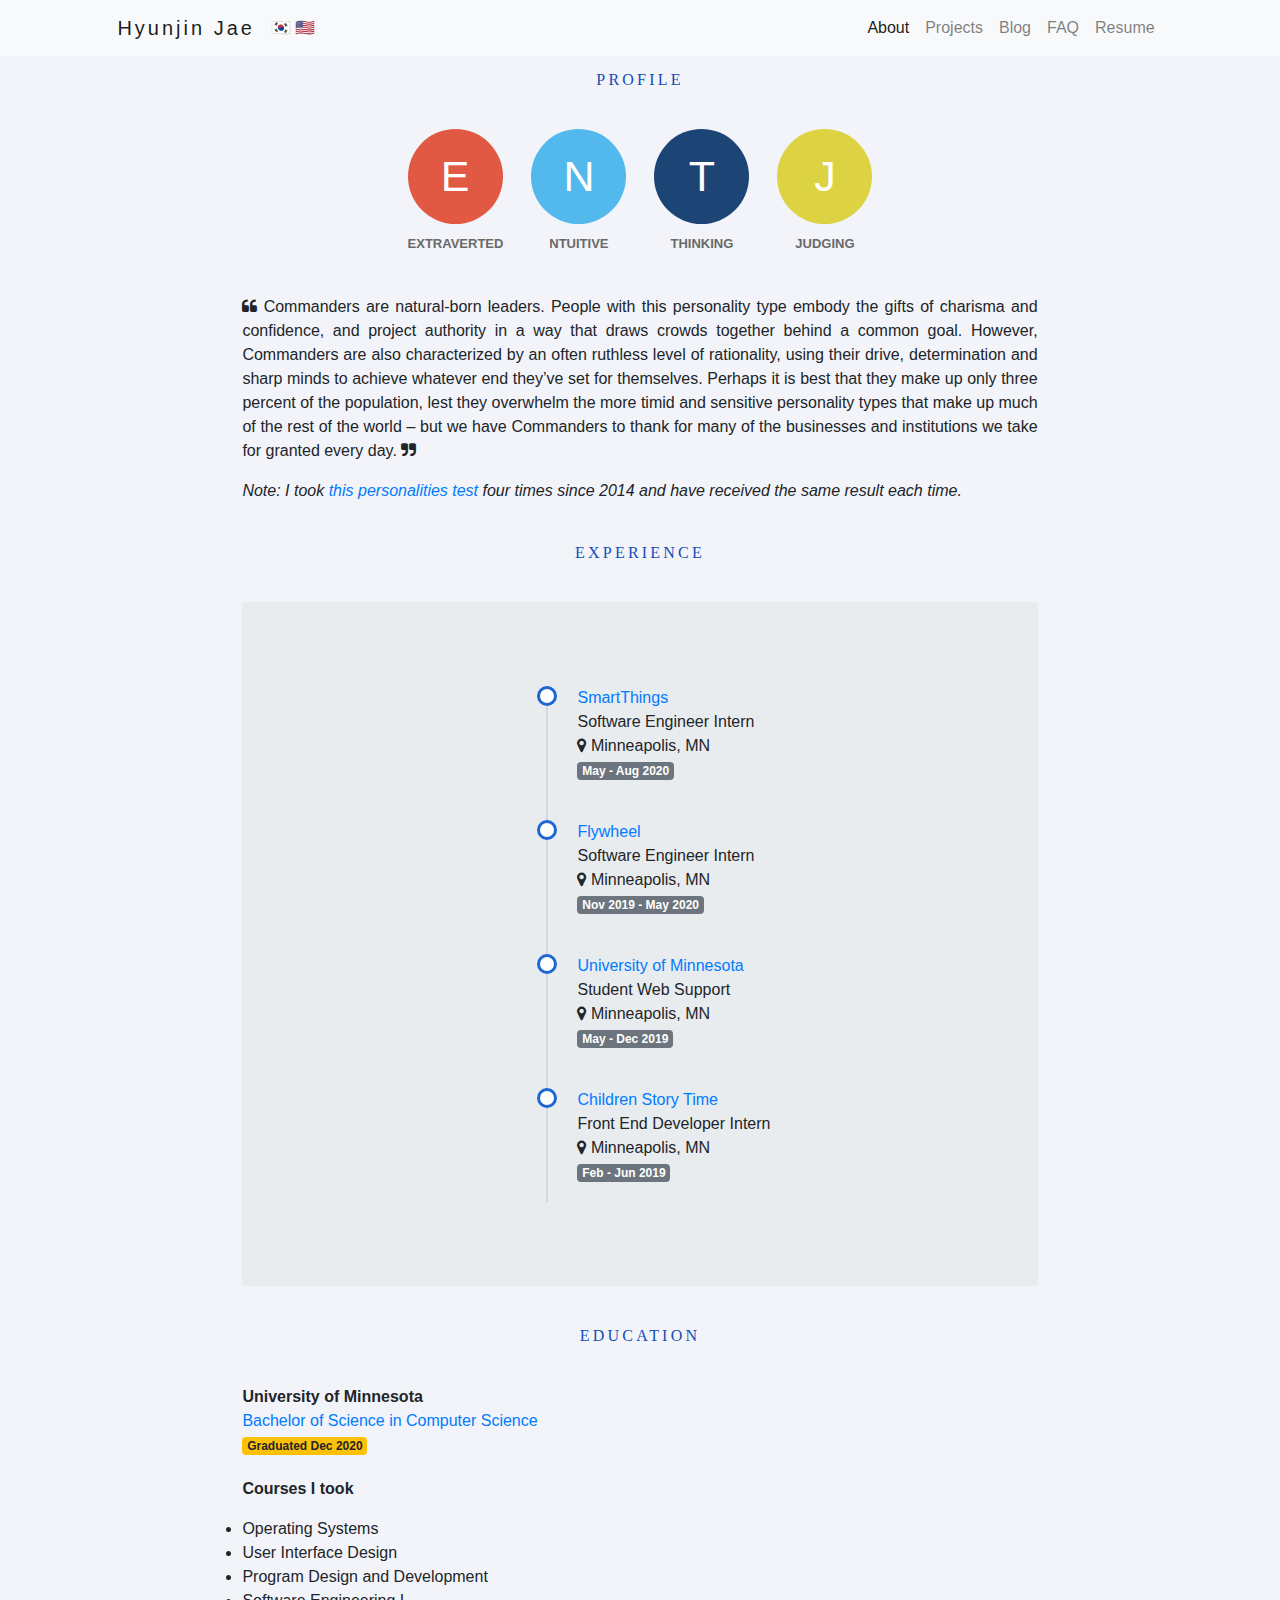
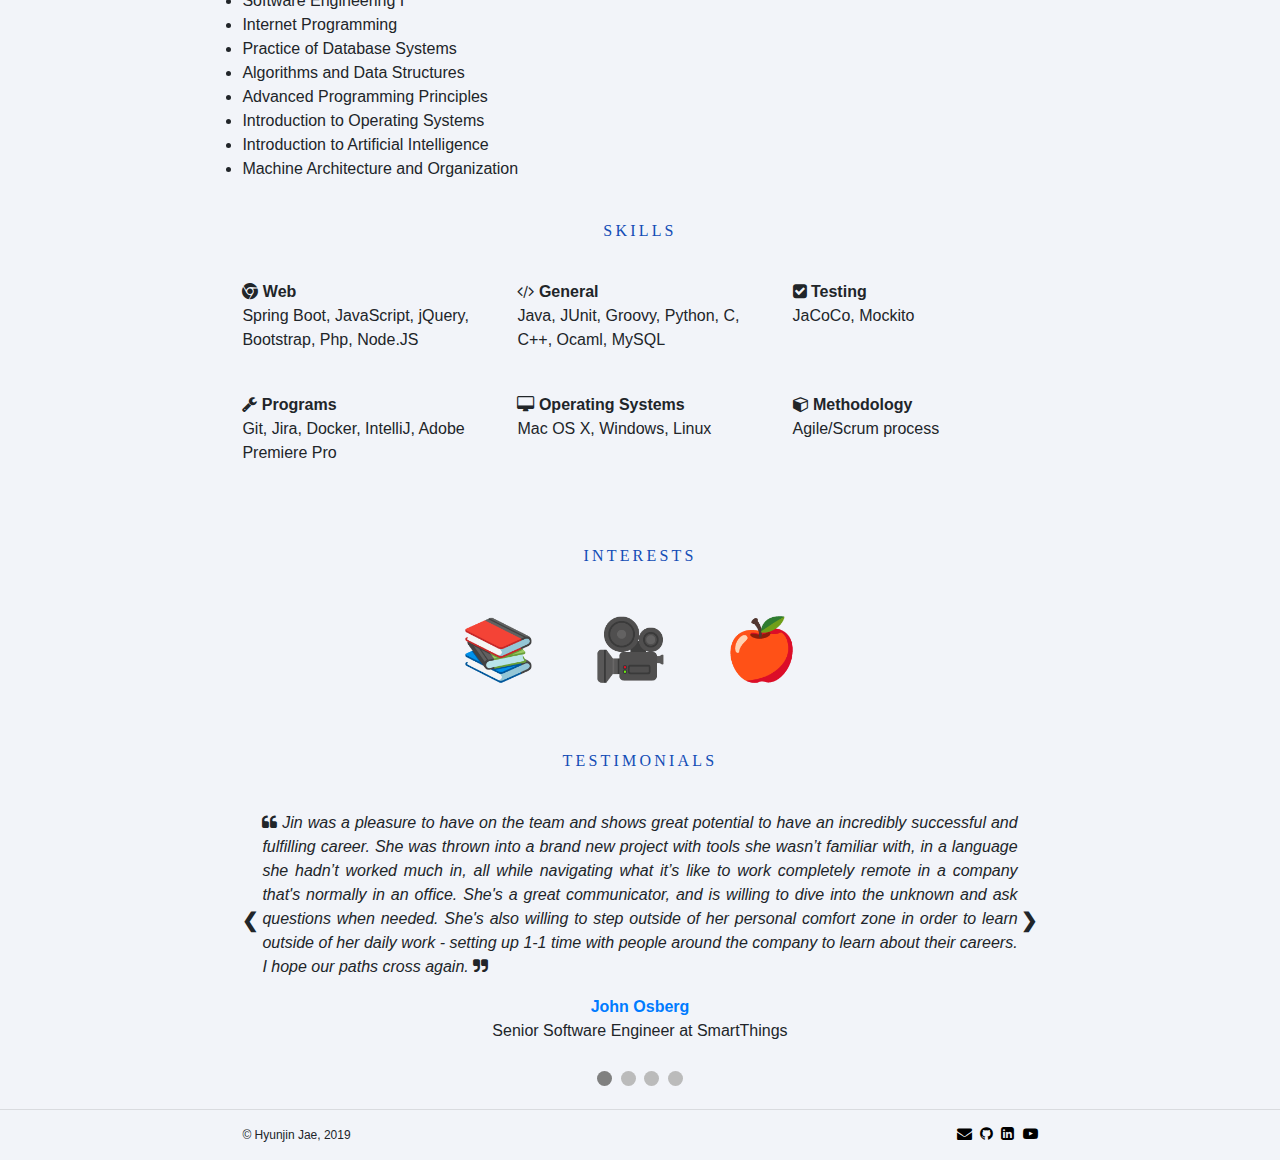
==== commit e8f1edb0: "updated list of books in 2020" ====
--- a/about.html
+++ b/about.html
@@ -265,7 +265,7 @@
                     <p><i class="fa fa-check-square" aria-hidden="true"></i>
                         <span class="bold eng"> Testing</span>
                         <span class="bold kr hide">테스팅</span>
-                        <br>JaCoCo, Mockito, MySQL</p>
+                        <br>JaCoCo, Mockito</p>
                 </div>
                 <div class="col-lg-4 col-sm-6 tools sub-section-skills">
                     <p><i class="fa fa-wrench" aria-hidden="true"></i>
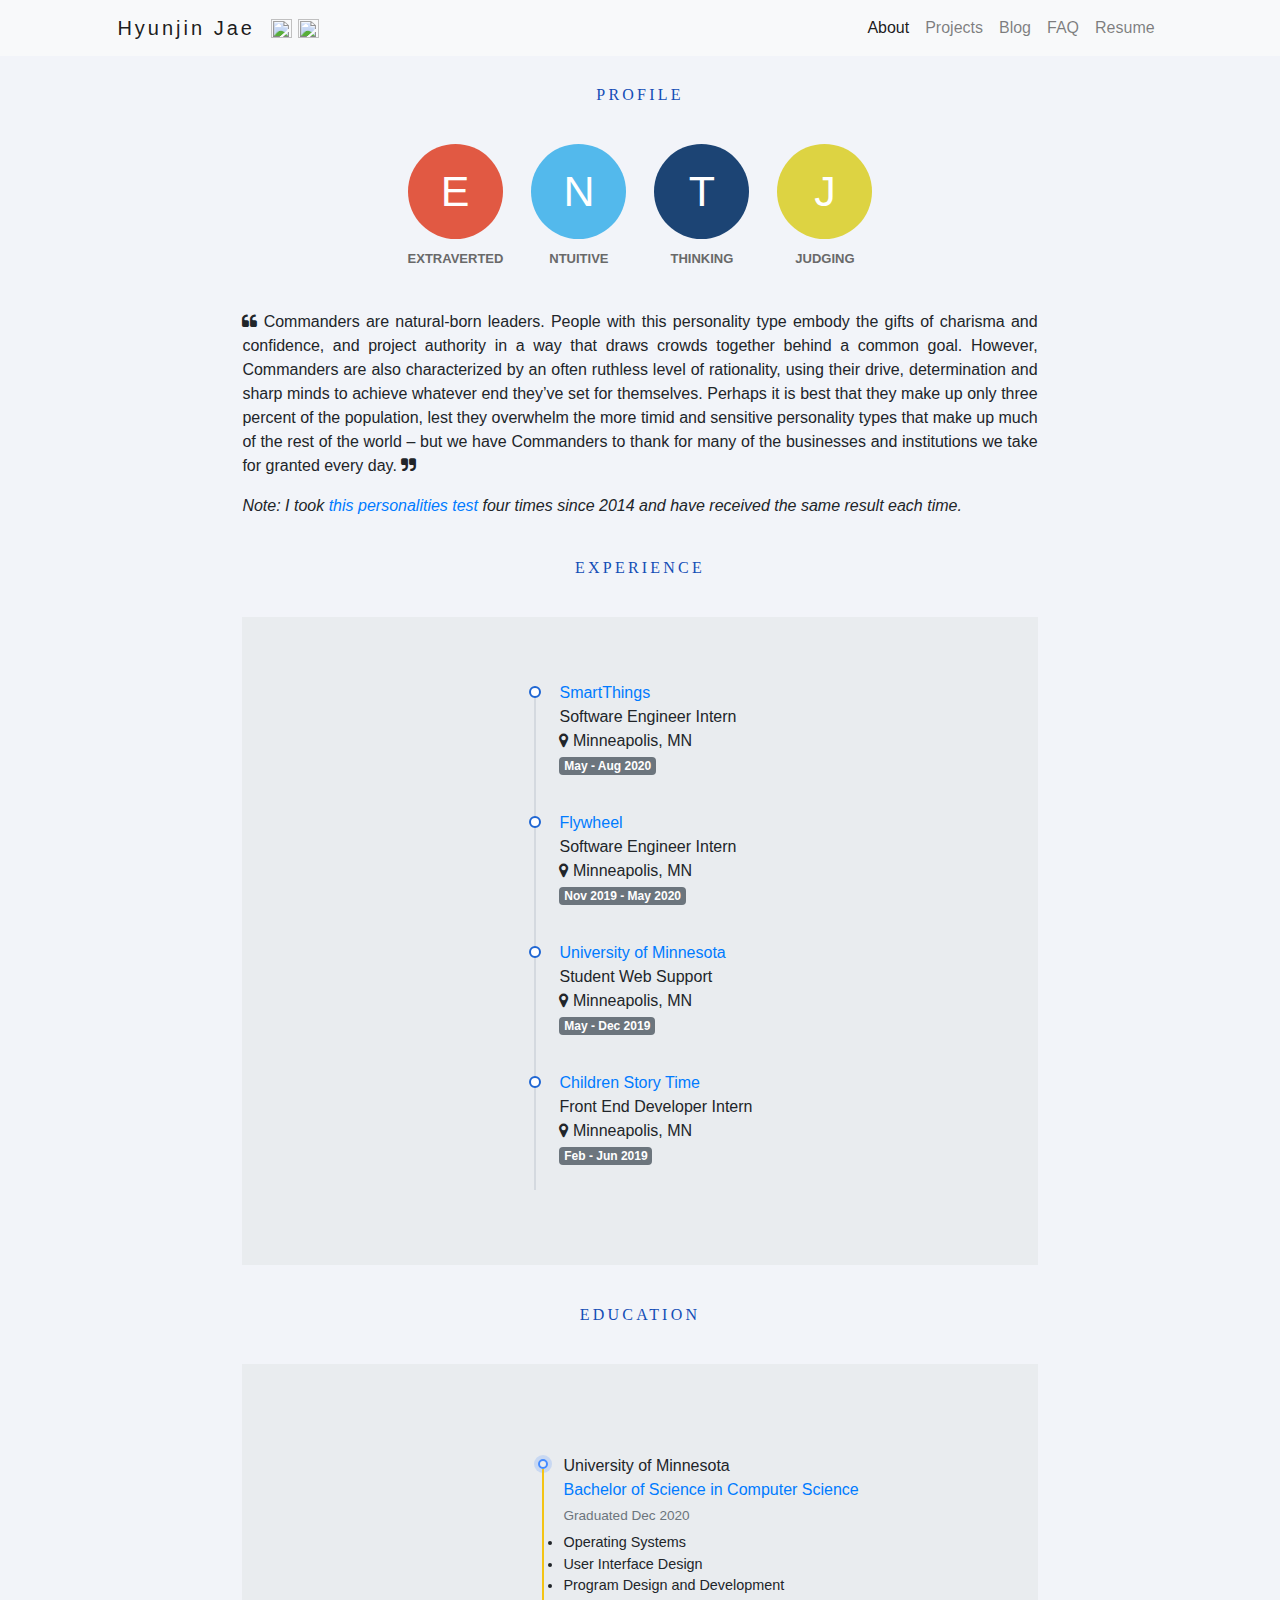
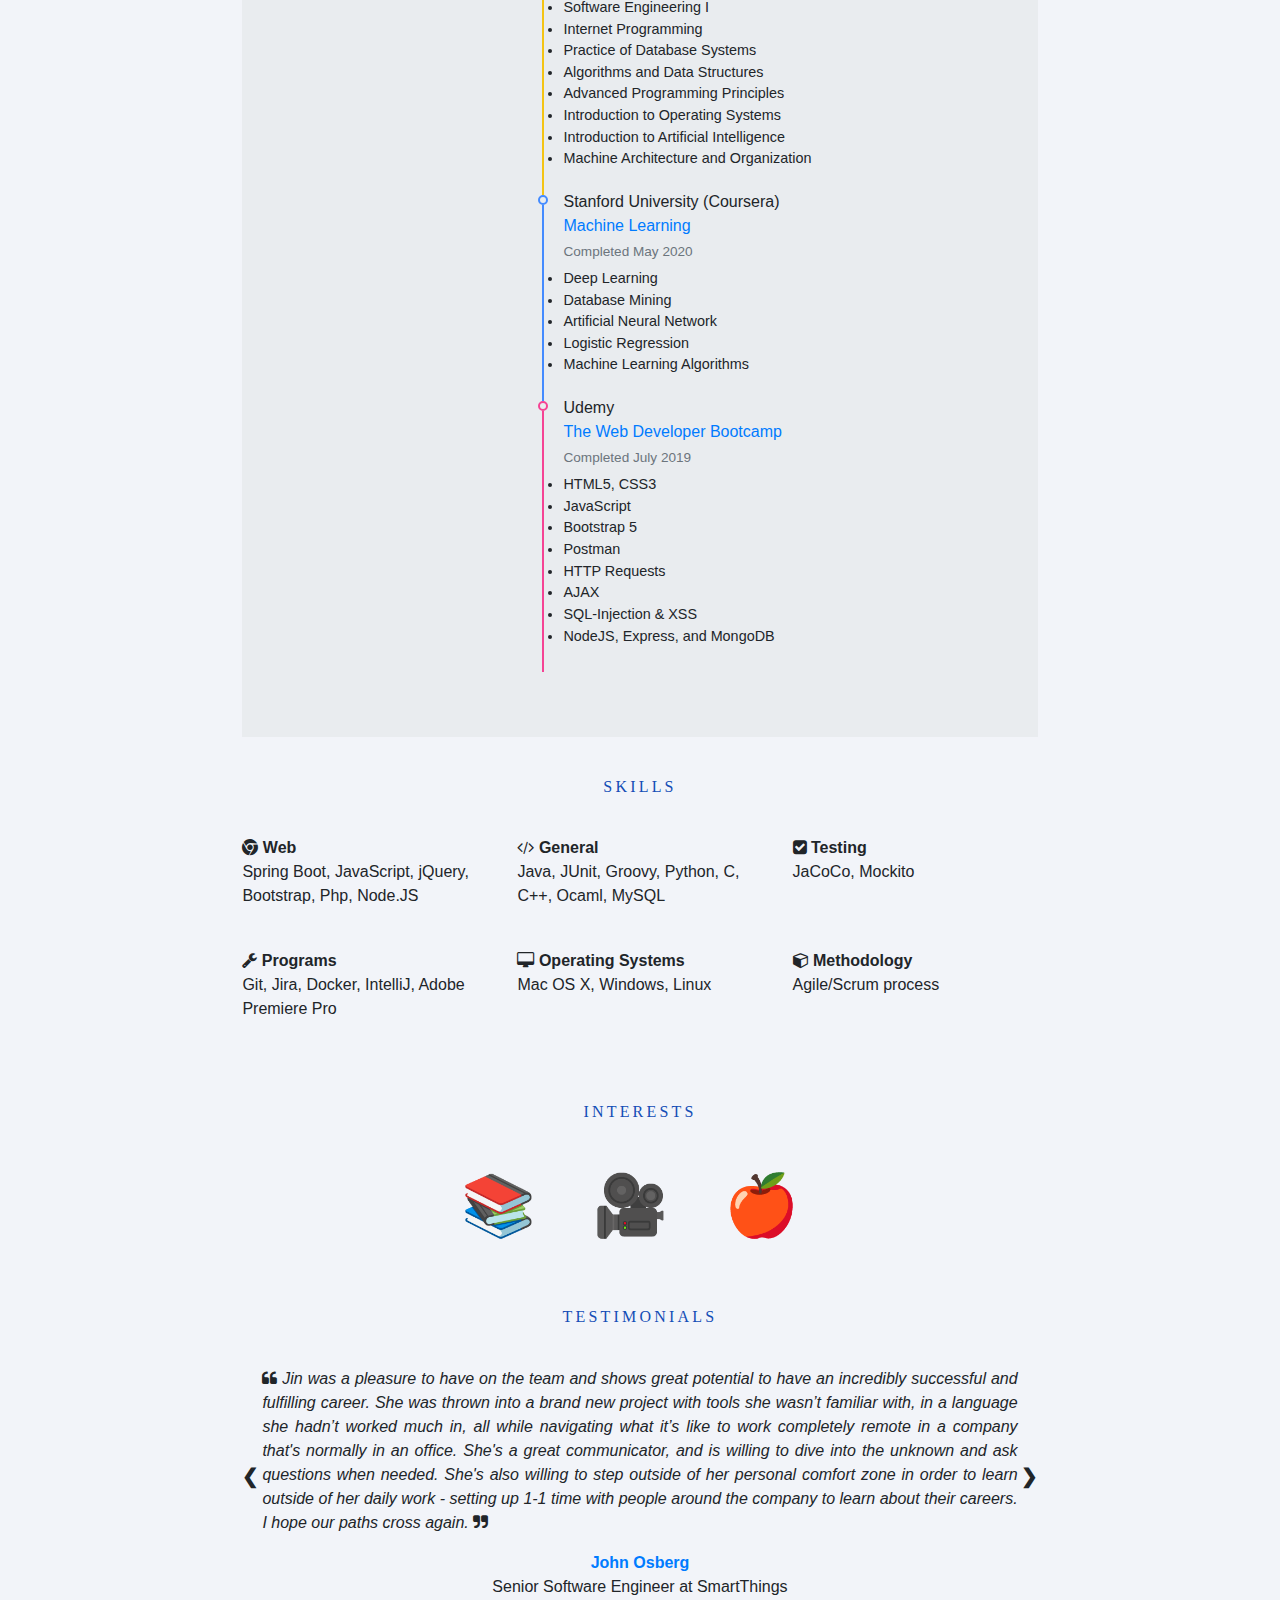
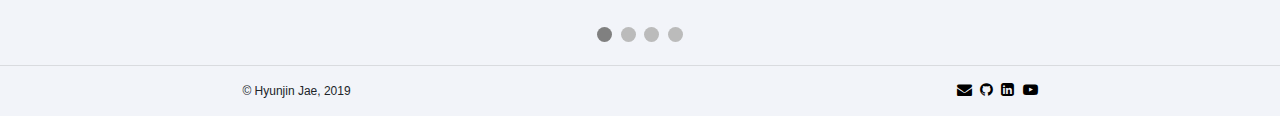
==== commit fbf20e8f: "replaced flags to image" ====
--- a/about.html
+++ b/about.html
@@ -21,7 +21,7 @@
     <nav class="navbar navbar-expand-lg navbar-light bg-light fixed-top">
         <div class="container">
             <a class="navbar-brand main_name" href="index.html">Hyunjin Jae</a>
-            <div style="cursor: pointer"><span id="translateToKr">🇰🇷</span> <span id="translateToEng">🇺🇸</span></div>
+            <div style="cursor: pointer"><span id="translateToKr"><img src="img/kr.png" class="flag"></span> <span id="translateToEng"><img src="img/usa.png" class="flag"></span></div>
             <button class="navbar-toggler" type="button" data-toggle="collapse" data-target="#navbarNavAltMarkup"
                     aria-controls="navbarNavAltMarkup" aria-expanded="false" aria-label="Toggle navigation">
                 <span class="navbar-toggler-icon"></span>
@@ -48,8 +48,8 @@
     <div class="about">
         <!-- Profile -->
         <div class="about-profile">
-            <h4 class="eng about-title">Profile</h4>
-            <h4 class="kr hide about-title">프로필</h4>
+            <h4 class="eng about-title" style="margin-top: 15px;">Profile</h4>
+            <h4 class="kr hide about-title" style="margin-top: 15px;">프로필</h4>
 
             <div class="circle-container">
                 <div class="entj-e">
@@ -107,13 +107,13 @@
             <div class="jumbotron jumbotron-fluid">
                 <div class="row">
                     <div class="col-md-6 offset-md-4">
-                        <ul class="eng timeline">
+                        <ul class="eng timeline-job">
                             <li>
                                 <p>
                                     <a target="_blank" href="https://www.smartthings.com/">SmartThings</a>
                                     <br>Software Engineer Intern
                                     <br><i class="fa fa-map-marker" aria-hidden="true"></i> Minneapolis, MN
-                                    <br><span class="badge badge-secondary" style="margin-bottom: 20px;">May - Aug 2020</span>
+                                    <br><span class="badge badge-secondary date-job" style="margin-bottom: 20px;">May - Aug 2020</span>
                                 </p>
                             </li>
                             <li>
@@ -121,7 +121,7 @@
                                     <a target="_blank" href="https://flywheel.io/">Flywheel</a>
                                     <br>Software Engineer Intern
                                     <br><i class="fa fa-map-marker" aria-hidden="true"></i> Minneapolis, MN
-                                    <br><span class="badge badge-secondary" style="margin-bottom: 20px;">Nov 2019 - May 2020</span>
+                                    <br><span class="badge badge-secondary date-job" style="margin-bottom: 20px;">Nov 2019 - May 2020</span>
                                 </p>
                             </li>
                             <li>
@@ -129,7 +129,7 @@
                                     <a target="_blank" href="https://twin-cities.umn.edu/">University of Minnesota</a>
                                     <br>Student Web Support
                                     <br><i class="fa fa-map-marker" aria-hidden="true"></i> Minneapolis, MN
-                                    <br><span class="badge badge-secondary" style="margin-bottom: 20px;">May - Dec 2019</span>
+                                    <br><span class="badge badge-secondary date-job" style="margin-bottom: 20px;">May - Dec 2019</span>
                                 </p>
                             </li>
                             <li>
@@ -137,17 +137,17 @@
                                     <a target="_blank" href="https://childrenstorytime.co/">Children Story Time</a>
                                     <br>Front End Developer Intern
                                     <br><i class="fa fa-map-marker" aria-hidden="true"></i> Minneapolis, MN
-                                    <br><span class="badge badge-secondary" style="margin-bottom: 20px;">Feb - Jun 2019</span>
+                                    <br><span class="badge badge-secondary date-job" style="margin-bottom: 20px;">Feb - Jun 2019</span>
                                 </p>
                             </li>
                         </ul>
-                        <ul class="kr hide timeline">
+                        <ul class="kr hide timeline-job">
                             <li>
                                 <p>
                                     <a target="_blank" href="https://www.smartthings.com/">SmartThings</a>
                                     <br>소프트웨어 엔지니어 인턴
                                     <br><i class="fa fa-map-marker" aria-hidden="true"></i> 미네아폴리스, 미네소타
-                                    <br><span class="badge badge-secondary" style="margin-bottom: 20px;">2020년 5월 - 8월</span>
+                                    <br><span class="badge badge-secondary date-job" style="margin-bottom: 20px;">2020년 5월 - 8월</span>
                                 </p>
                             </li>
                             <li>
@@ -155,7 +155,7 @@
                                     <a target="_blank" href="https://flywheel.io/">Flywheel</a>
                                     <br>소프트웨어 엔지니어 인턴
                                     <br><i class="fa fa-map-marker" aria-hidden="true"></i> 미네아폴리스, 미네소타
-                                    <br><span class="badge badge-secondary" style="margin-bottom: 20px;">2019년 11월 - 2020년 5월</span>
+                                    <br><span class="badge badge-secondary date-job" style="margin-bottom: 20px;">2019년 11월 - 2020년 5월</span>
                                 </p>
                             </li>
                             <li>
@@ -163,7 +163,7 @@
                                     <a target="_blank" href="https://twin-cities.umn.edu/">University of Minnesota</a>
                                     <br>학생 웹 개발자
                                     <br><i class="fa fa-map-marker" aria-hidden="true"></i> 미네아폴리스, 미네소타
-                                    <br><span class="badge badge-secondary" style="margin-bottom: 20px;">2019년 5월 - 12월</span>
+                                    <br><span class="badge badge-secondary date-job" style="margin-bottom: 20px;">2019년 5월 - 12월</span>
                                 </p>
                             </li>
                             <li>
@@ -171,7 +171,7 @@
                                     <a target="_blank" href="https://childrenstorytime.co/">Children Story Time</a>
                                     <br>프론트 앤드 개발 인턴
                                     <br><i class="fa fa-map-marker" aria-hidden="true"></i> 미네아폴리스, 미네소타
-                                    <br><span class="badge badge-secondary" style="margin-bottom: 20px;">2019년 2월 - 6월</span>
+                                    <br><span class="badge badge-secondary date-job" style="margin-bottom: 20px;">2019년 2월 - 6월</span>
                                 </p>
                             </li>                        
                         </ul>
@@ -179,65 +179,128 @@
                 </div>
             </div>
         </div>
+
 
         <!-- Education -->
         <div class="about-profile from-sec">
             <h4 class="eng about-title">Education</h4>
             <h4 class="kr hide about-title">학업</h4>
 
-            <div class="education">
-                <div class="edu-inside">
-                    <p class="eng edu">
-                        <span class="bold">University of Minnesota</span>
-                        <br><a href="https://cse.umn.edu/college/computer-science" target="_blank">Bachelor of Science in Computer Science</a>
-                        <br><span class="badge badge-warning">Graduated Dec 2020</span>
-                    </p>
-                    <p class="kr hide">
-                        <span class="bold">미네소타 대학교</span>
-                        <br><a href="https://cse.umn.edu/college/computer-science" target="_blank">컴퓨터 사이언스, 이학사</a>
-                        <br><span class="badge badge-warning">2020년 12월 졸업</span>
-                    </p>
-<!--                    <p class="eng">-->
-<!--                        <span class="bold">Udemy</span>-->
-<!--                        <br><a href="https://www.udemy.com/course/the-web-developer-bootcamp/?persist_locale=&locale=en_US"-->
-<!--                            target="_blank">The Web Developer Bootcamp</a>-->
-<!--                        <br><span class="badge badge-warning">July 2019</span>-->
-<!--                    </p>-->
-<!--                    <p class="kr hide">-->
-<!--                        <span class="bold">유데미</span>-->
-<!--                        <br><a href="https://www.udemy.com/course/the-web-developer-bootcamp/?persist_locale=&locale=en_US"-->
-<!--                            target="_blank">웹 개발 부트캠프</a>-->
-<!--                        <br><span class="badge badge-warning">2019년 7월</span>-->
-<!--                    </p>-->
-
-                    <div class="eng">
-                        <p class="bold" style="margin-top: 20px">Courses I took</p>
-                        <li>Operating Systems</li>
-                        <li>User Interface Design</li>
-                        <li>Program Design and Development</li>
-                        <li>Software Engineering I</li>
-                        <li>Internet Programming</li>
-                        <li>Practice of Database Systems</li>
-                        <li>Algorithms and Data Structures</li>
-                        <li>Advanced Programming Principles</li>
-                        <li>Introduction to Operating Systems</li>
-                        <li>Introduction to Artificial Intelligence</li>
-                        <li>Machine Architecture and Organization</li>
-                    </div>
-
-                    <div class="kr hide">
-                        <p class="bold" style="margin-top: 20px">수강 과목</p>
-                        <li>운영 체제 심화</li>
-                        <li>유저 인터페이스 설계</li>
-                        <li>프로그램 설계 및 개발</li>
-                        <li>소프트웨어 엔지니어링 I</li>
-                        <li>인터넷 프로그래밍</li>
-                        <li>데이터 베이스</li>
-                        <li>알고리즘과 데이터 구조</li>
-                        <li>고급 프로그래밍 원리</li>
-                        <li>운영 체제 이론</li>
-                        <li>인공 지능 소개</li>
-                        <li>기계 구조 및 조직</li>
+            <div class="jumbotron jumbotron-fluid" >
+                <div class="row">
+                    <div class="col-md-9 offset-md-4">
+                        <div class="timeline p-3 block mb-10 mx-auto">
+                            <div class="tl-item active">
+                                <div class="tl-dot b-warning"></div>
+                                <div class="tl-content eng">
+                                    <span>University of Minnesota</span>
+                                    <br><a href="https://cse.umn.edu/college/computer-science" target="_blank">Bachelor of Science in Computer Science</a>
+                                    <div class="tl-date text-muted mt-1">Graduated Dec 2020</div>
+
+                                    <div class="tl-info">
+                                        <li>Operating Systems</li>
+                                        <li>User Interface Design</li>
+                                        <li>Program Design and Development</li>
+                                        <li>Software Engineering I</li>
+                                        <li>Internet Programming</li>
+                                        <li>Practice of Database Systems</li>
+                                        <li>Algorithms and Data Structures</li>
+                                        <li>Advanced Programming Principles</li>
+                                        <li>Introduction to Operating Systems</li>
+                                        <li>Introduction to Artificial Intelligence</li>
+                                        <li>Machine Architecture and Organization</li>
+                                    </div>
+                                </div>
+                                <div class="tl-content kr hide">
+                                    <span>미네소타 대학교</span>
+                                    <br><a href="https://cse.umn.edu/college/computer-science" target="_blank">컴퓨터 사이언스, 이공계 학사</a>
+                                    <div class="tl-date text-muted mt-1">2020년 12월 졸업</div>
+
+                                    <div class="tl-info">
+                                        <li>운영 체제 심화</li>
+                                        <li>유저 인터페이스 설계</li>
+                                        <li>프로그램 설계 및 개발</li>
+                                        <li>소프트웨어 엔지니어링 I</li>
+                                        <li>인터넷 프로그래밍</li>
+                                        <li>데이터 베이스</li>
+                                        <li>알고리즘과 데이터 구조</li>
+                                        <li>고급 프로그래밍 원리</li>
+                                        <li>운영 체제 이론</li>
+                                        <li>인공 지능 소개</li>
+                                        <li>기계 구조 및 조직</li>
+                                    </div>
+                                </div>
+                            </div>
+                            <div class="tl-item">
+                                <div class="tl-dot b-primary"></div>
+                                <div class="tl-content eng">
+                                    <span>Stanford University (Coursera)</span>
+                                    <br><a href="https://www.coursera.org/learn/machine-learning" target="_blank">Machine Learning</a>
+                                    <div class="tl-date text-muted mt-1">Completed May 2020</div>
+
+                                    <div class="tl-info">
+                                        <li>Deep Learning</li>
+                                        <li>Database Mining</li>
+                                        <li>Artificial Neural Network</li>
+                                        <li>Logistic Regression</li>
+                                        <li>Machine Learning Algorithms</li>
+                                    </div>
+                                </div>
+                                <div class="tl-content kr hide">
+                                    <span>스탠퍼드 대학교 (코세라)</span>
+                                    <br><a href="https://www.coursera.org/learn/machine-learning" target="_blank">머신 러닝</a>
+                                    <div class="tl-date text-muted mt-1">2020년 5월 이수</div>
+
+                                    <div class="tl-info">
+                                        <li>딥 러닝</li>
+                                        <li>데이터 마이닝</li>
+                                        <li>인공 신경망</li>
+                                        <li>로지스틱 회귀분석</li>
+                                        <li>머신 러닝 알고리즘</li>
+                                    </div>
+                                </div>
+                            </div>
+                            <div class="tl-item">
+                                <div class="tl-dot b-danger"></div>
+                                <div class="tl-content">
+                                    <div class="eng">
+                                        <span>Udemy</span>
+                                        <br><a href="https://www.udemy.com/course/the-web-developer-bootcamp/?persist_locale=&locale=en_US" target="_blank">The Web Developer Bootcamp</a>
+                                        <div class="tl-date text-muted mt-1">Completed July 2019</div>
+                                    </div>
+
+                                    <div class="kr hide">
+                                        <span>유데미</span>
+                                        <br><a href="https://www.udemy.com/course/the-web-developer-bootcamp/?persist_locale=&locale=en_US" target="_blank">웹 개발 부트캠프</a>
+                                        <div class="tl-date text-muted mt-1">2019년 7월 이수</div>
+                                    </div>
+
+                                    <div class="eng tl-info">
+                                        <li>HTML5, CSS3</li>
+                                        <li>JavaScript</li>
+                                        <li>Bootstrap 5</li>
+                                        <li>Postman</li>
+                                        <li>HTTP Requests</li>
+                                        <li>AJAX</li>
+                                        <li>SQL-Injection & XSS</li>
+                                        <li>NodeJS, Express, and MongoDB</li>
+                                    </div>
+
+                                    <div class="kr hide tl-info">
+                                        <li>HTML5, CSS3</li>
+                                        <li>자바스크립트</li>
+                                        <li>부트스트랩 5</li>
+                                        <li>포스트맨</li>
+                                        <li>HTTP 요청</li>
+                                        <li>AJAX</li>
+                                        <li>SQL 삽입</li>
+                                        <li>NodeJS, Express, MongoDB</li>
+                                    </div>
+                                </div>
+                            </div>
+                            <div class="tl-item">
+                            </div>
+                        </div>
                     </div>
                 </div>
             </div>
@@ -340,7 +403,7 @@
                         </span>
                         <br>
                         <span class="eng">Senior Software Engineer at SmartThings</span>
-                        <span class="kr hide">선임 소프트웨어 엔지니어, 스마트싱스</span>
+                        <span class="kr hide">선임 소프트웨어 엔지니어, SmartThings</span>
                     </p>
                 </div>
                 <div class="mySlides">
@@ -373,7 +436,7 @@
                         </span>
                         <br>
                         <span class="eng">Engineering Manager at SmartThings</span>
-                        <span class="kr hide">엔지니어링 매니저, 스마트싱스</span>
+                        <span class="kr hide">엔지니어링 매니저, SmartThings</span>
                     </p>
                 </div>
 
--- a/css/style.css
+++ b/css/style.css
@@ -128,6 +128,15 @@
     font-size: 30px;
 }
 
+.flag {
+    width: 21px;
+    height: 19px;
+}
+
+#translateToKr {
+    margin-right: 1.6px;
+}
+
 /************************
     About
 ************************/
@@ -186,36 +195,252 @@
     margin-right: auto;
 }
 
-/* timeline */
-ul.timeline {
+/* timeline-job */
+ul.timeline-job {
     list-style-type: none;
     position: relative;
 }
-ul.timeline:before {
+ul.timeline-job:before {
     content: ' ';
     background: #d4d9df;
     display: inline-block;
     position: absolute;
-    left: 29px;
+    margin-top: 5px;
+    left: 17px;
     width: 2px;
     height: 100%;
     z-index: 400;
 }
-ul.timeline > li {
-    margin: 20px 0;
-    padding-left: 20px;
-}
-ul.timeline > li:before {
+ul.timeline-job > li {
+    /* margin: 8px 0; */
+    padding-left: 2px;
+}
+ul.timeline-job > li:before {
     content: ' ';
     background: white;
     display: inline-block;
     position: absolute;
     border-radius: 50%;
-    border: 3px solid #1e66d3;
-    left: 20px;
-    width: 20px;
-    height: 20px;
+    border: 2px solid #1e66d3;
+    margin-top: 5px;
+    left: 12px;
+    width: 12px;
+    height: 12px;
     z-index: 400;
+}
+
+/* Timeline for education */
+
+
+@media (min-width:992px) {
+    .page-container {
+        max-width: 1140px;
+        margin: 0 auto
+    }
+
+    .page-sidenav {
+        display: block !important
+    }
+}
+
+/* .padding {
+    padding: 1rem;
+} */
+
+.w-32 {
+    width: 32px !important;
+    height: 32px !important;
+    /* font-size: .85em */
+}
+
+.tl-item .avatar {
+    z-index: 2
+}
+
+.circle {
+    border-radius: 500px
+}
+
+.gd-warning {
+    color: #fff;
+    border: none;
+    background: #f4c414 linear-gradient(45deg, #f4c414, #f45414)
+}
+
+.timeline {
+    position: relative;
+    /* border-color: rgba(160, 175, 185, .15); */
+    padding: 0;
+    margin: 0
+}
+
+.p-4 {
+    padding: 1.5rem !important
+}
+
+.block,
+.card {
+    /* background: #fff; */
+    border-width: 0;
+    border-radius: .25rem;
+    /* box-shadow: 0 1px 3px rgba(0, 0, 0, .05); */
+    /* margin-bottom: 1.5rem */
+}
+
+.mb-4,
+.my-4 {
+    margin-bottom: 1.5rem !important
+}
+
+.tl-item {
+    border-radius: 3px;
+    position: relative;
+    display: -ms-flexbox;
+    display: flex
+}
+
+.tl-item>* {
+    padding: 10px
+}
+
+.tl-item .avatar {
+    z-index: 2
+}
+
+.tl-item:last-child .tl-dot:after {
+    display: none
+}
+
+.tl-item.active .tl-dot:before {
+    border-color: #448bff;
+    box-shadow: 0 0 0 4px rgba(68, 139, 255, .2)
+}
+
+.tl-item:last-child .tl-dot:after {
+    display: none
+}
+
+.tl-item.active .tl-dot:before {
+    border-color: #448bff;
+    box-shadow: 0 0 0 4px rgba(68, 139, 255, .2)
+}
+
+.tl-dot {
+    position: relative;
+    border-color: rgba(160, 175, 185, .15)
+}
+
+.tl-dot:after,
+.tl-dot:before {
+    content: '';
+    position: absolute;
+    border-color: inherit;
+    border-width: 2px;
+    border-style: solid;
+    border-radius: 50%;
+    width: 10px;
+    height: 10px;
+    top: 15px;
+    left: 50%;
+    transform: translateX(-50%)
+}
+
+.tl-dot:after {
+    width: 0;
+    height: auto;
+    top: 25px;
+    bottom: -15px;
+    border-right-width: 0;
+    border-top-width: 0;
+    border-bottom-width: 0;
+    border-radius: 0
+}
+
+tl-item.active .tl-dot:before {
+    border-color: #448bff;
+    box-shadow: 0 0 0 4px rgba(68, 139, 255, .2)
+}
+
+.tl-dot {
+    position: relative;
+    border-color: rgba(160, 175, 185, .15)
+}
+
+.tl-dot:after,
+.tl-dot:before {
+    content: '';
+    position: absolute;
+    border-color: inherit;
+    border-width: 2px;
+    border-style: solid;
+    border-radius: 50%;
+    width: 10px;
+    height: 10px;
+    top: 15px;
+    left: 50%;
+    transform: translateX(-50%)
+}
+
+.tl-dot:after {
+    width: 0;
+    height: auto;
+    top: 25px;
+    bottom: -15px;
+    border-right-width: 0;
+    border-top-width: 0;
+    border-bottom-width: 0;
+    border-radius: 0
+}
+
+.tl-content p:last-child {
+    margin-bottom: 0
+}
+
+/* .date-job {
+    font-size: 10px;
+    padding: 4.5px;
+} */
+.tl-date {
+    font-size: .85em;
+    /* margin-top: .4em; */
+    /* min-width: 150px; */
+    /* max-width: 150px */
+}
+
+.tl-info {
+    font-size: .9em;
+    margin-top: .4em;
+}
+
+.avatar {
+    position: relative;
+    line-height: 1;
+    border-radius: 500px;
+    white-space: nowrap;
+    font-weight: 700;
+    border-radius: 100%;
+    display: -ms-flexbox;
+    display: flex;
+    -ms-flex-pack: center;
+    justify-content: center;
+    -ms-flex-align: center;
+    align-items: center;
+    -ms-flex-negative: 0;
+    flex-shrink: 0;
+    border-radius: 500px;
+    box-shadow: 0 5px 10px 0 rgba(50, 50, 50, .15)
+}
+
+.b-warning {
+    border-color: #f4c414 !important
+}
+
+.b-primary {
+    border-color: #448bff !important
+}
+
+.b-danger {
+    border-color: #f54394 !important
 }
 
 /**
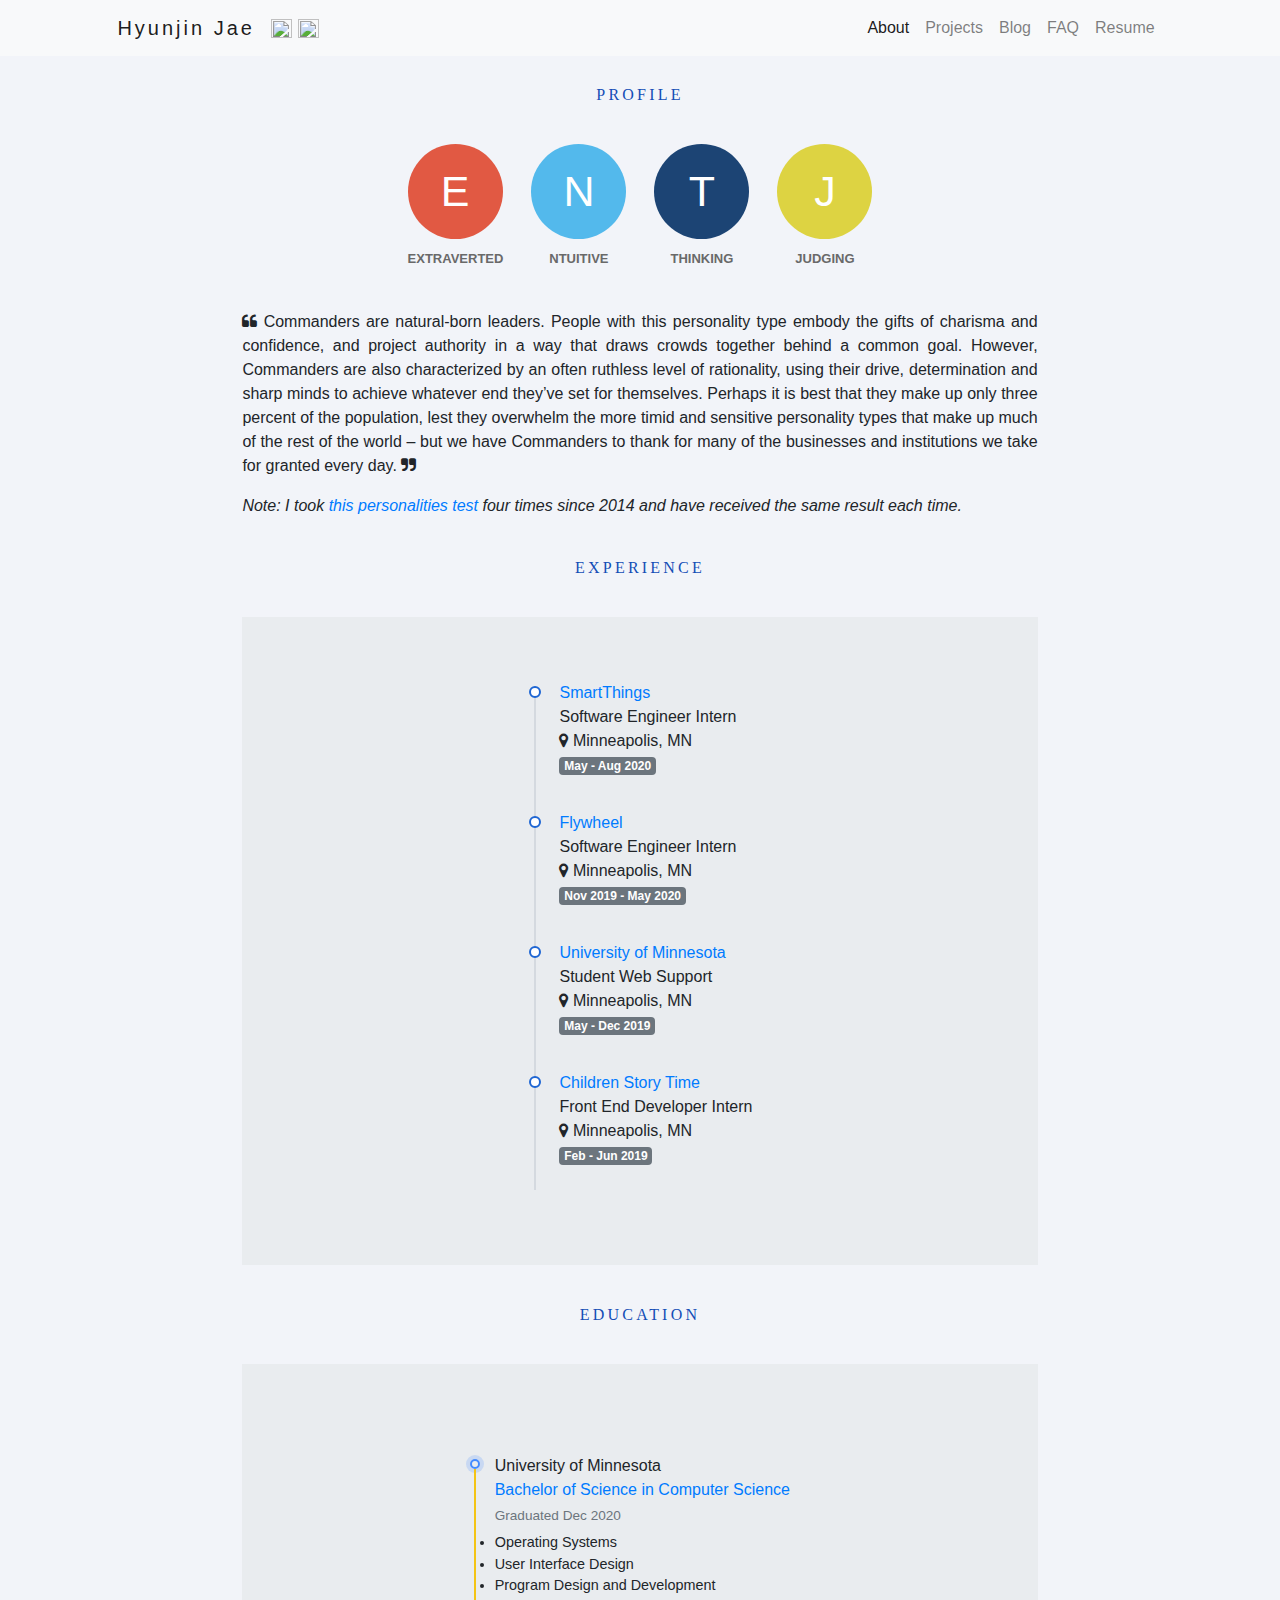
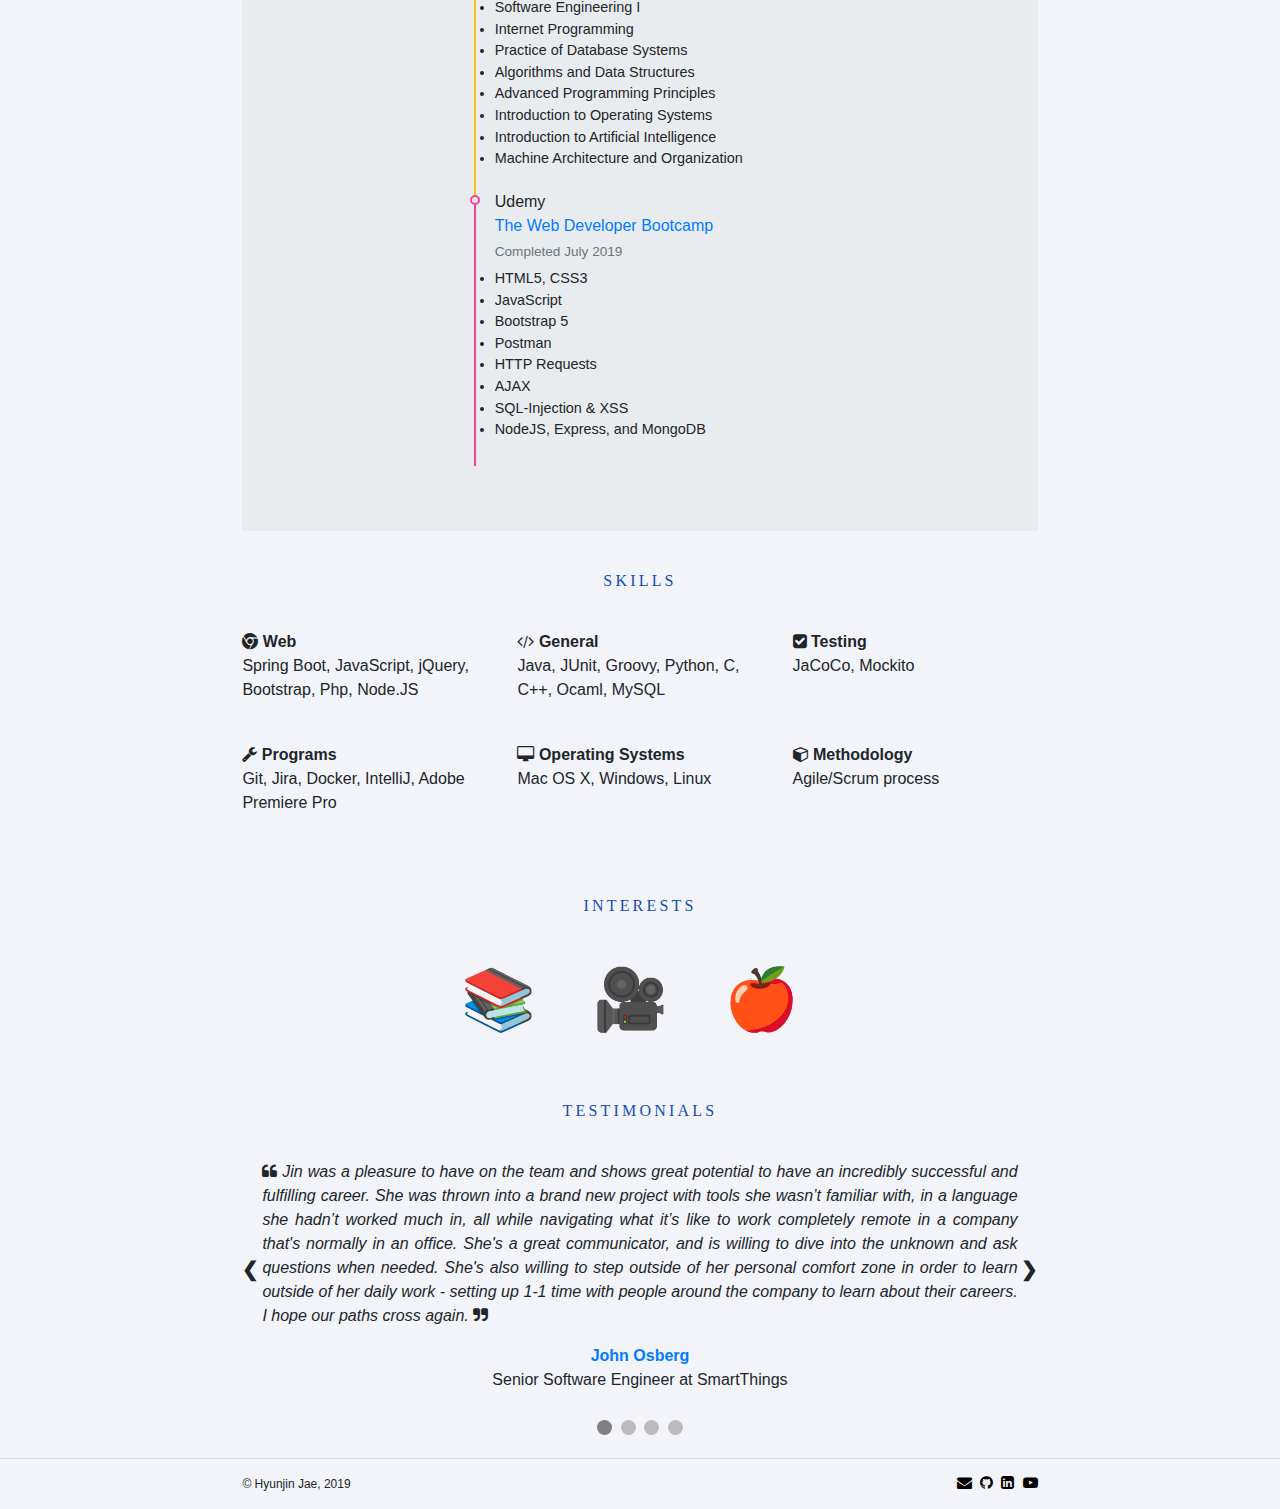
==== commit a1d9c0df: "updated index font and list of books" ====
--- a/about.html
+++ b/about.html
@@ -1,15 +1,21 @@
 <!DOCTYPE html>
 <html lang="en">
+
 <head>
     <meta charset="utf-8">
     <meta name="viewport" content="width=device-width, initial-scale=1, shrink-to-fit=no">
     <title>Hyunjin Jae 제현진</title>
     <!-- jQuery -->
-    <script src="https://code.jquery.com/jquery-3.2.1.slim.min.js" integrity="sha384-KJ3o2DKtIkvYIK3UENzmM7KCkRr/rE9/Qpg6aAZGJwFDMVNA/GpGFF93hXpG5KkN" crossorigin="anonymous"></script>
+    <script src="https://code.jquery.com/jquery-3.2.1.slim.min.js"
+        integrity="sha384-KJ3o2DKtIkvYIK3UENzmM7KCkRr/rE9/Qpg6aAZGJwFDMVNA/GpGFF93hXpG5KkN"
+        crossorigin="anonymous"></script>
     <!-- Bootstrap for navbar -->
-    <script src="https://maxcdn.bootstrapcdn.com/bootstrap/4.0.0/js/bootstrap.min.js" integrity="sha384-JZR6Spejh4U02d8jOt6vLEHfe/JQGiRRSQQxSfFWpi1MquVdAyjUar5+76PVCmYl" crossorigin="anonymous"></script>
+    <script src="https://maxcdn.bootstrapcdn.com/bootstrap/4.0.0/js/bootstrap.min.js"
+        integrity="sha384-JZR6Spejh4U02d8jOt6vLEHfe/JQGiRRSQQxSfFWpi1MquVdAyjUar5+76PVCmYl"
+        crossorigin="anonymous"></script>
     <!-- Bootstrap for styling-->
-    <link rel="stylesheet" href="https://stackpath.bootstrapcdn.com/bootstrap/4.3.1/css/bootstrap.min.css" integrity="sha384-ggOyR0iXCbMQv3Xipma34MD+dH/1fQ784/j6cY/iJTQUOhcWr7x9JvoRxT2MZw1T" crossorigin="anonymous">
+    <link rel="stylesheet" href="https://stackpath.bootstrapcdn.com/bootstrap/4.3.1/css/bootstrap.min.css"
+        integrity="sha384-ggOyR0iXCbMQv3Xipma34MD+dH/1fQ784/j6cY/iJTQUOhcWr7x9JvoRxT2MZw1T" crossorigin="anonymous">
     <!-- Footer sns icons -->
     <link rel="stylesheet" href="https://cdnjs.cloudflare.com/ajax/libs/font-awesome/4.7.0/css/font-awesome.min.css">
     <!-- Css -->
@@ -17,13 +23,15 @@
     <!-- Js -->
     <script src="js/translate.js"></script>
 </head>
+
 <body>
     <nav class="navbar navbar-expand-lg navbar-light bg-light fixed-top">
         <div class="container">
             <a class="navbar-brand main_name" href="index.html">Hyunjin Jae</a>
-            <div style="cursor: pointer"><span id="translateToKr"><img src="img/kr.png" class="flag"></span> <span id="translateToEng"><img src="img/usa.png" class="flag"></span></div>
+            <div style="cursor: pointer"><span id="translateToKr"><img src="img/kr.png" class="flag"></span> <span
+                    id="translateToEng"><img src="img/usa.png" class="flag"></span></div>
             <button class="navbar-toggler" type="button" data-toggle="collapse" data-target="#navbarNavAltMarkup"
-                    aria-controls="navbarNavAltMarkup" aria-expanded="false" aria-label="Toggle navigation">
+                aria-controls="navbarNavAltMarkup" aria-expanded="false" aria-label="Toggle navigation">
                 <span class="navbar-toggler-icon"></span>
             </button>
             <div class="collapse navbar-collapse" id="navbarNavAltMarkup">
@@ -76,27 +84,34 @@
 
             <p class="eng commanders">
                 <i class="fa fa-quote-left" aria-hidden="true"></i> Commanders are natural-born leaders. People with
-                this personality type embody the gifts of charisma and confidence, and project authority in a way that draws
-                crowds together behind a common goal. However, Commanders are also characterized by an often ruthless level
+                this personality type embody the gifts of charisma and confidence, and project authority in a way that
+                draws
+                crowds together behind a common goal. However, Commanders are also characterized by an often ruthless
+                level
                 of rationality, using their drive, determination and sharp minds to achieve whatever end they’ve set for
-                themselves. Perhaps it is best that they make up only three percent of the population, lest they overwhelm
+                themselves. Perhaps it is best that they make up only three percent of the population, lest they
+                overwhelm
                 the more timid and sensitive personality types that make up much of the rest of the world – but we have
-                Commanders to thank for many of the businesses and institutions we take for granted every day. 
+                Commanders to thank for many of the businesses and institutions we take for granted every day.
                 <i class="fa fa-quote-right" aria-hidden="true"></i>
             </p>
             <p class="kr hide commanders">
                 <i class="fa fa-quote-left" aria-hidden="true"></i> 통솔자형 사람은 천성적으로 타고난 리더입니다. 이 유형에 속하는 사람은 넘치는 카리스마와
-                자신감으로 공통의 목표 실현을 위해 다른 이들을 이끌고 진두지휘합니다. 이들은 진취적인 생각과 결정력, 그리고 냉철한 판단력으로 그들이 세운 목표 달성을 위해 가끔은 무모하리만치 이성적 사고를
-                하는 것이 특징입니다. 이들이 인구의 단 3%에 지나지 않는 것이 어쩌면 다행일 수도 있습니다. 그렇지 않으면 인구 대다수를 차지하는 소심하고 섬세한 성향의 사람들이 모두 주눅 들어 살지도
-                모르니까요. 단, 평소 잊고 살기는 하나 우리 삶을 윤택하게 해주는 위대한 사업가나 기관을 이끄는 통솔자형 사람들이 있음에 다행이기도 합니다. 
+                자신감으로 공통의 목표 실현을 위해 다른 이들을 이끌고 진두지휘합니다. 이들은 진취적인 생각과 결정력, 그리고 냉철한 판단력으로 그들이 세운 목표 달성을 위해 가끔은 무모하리만치 이성적
+                사고를
+                하는 것이 특징입니다. 이들이 인구의 단 3%에 지나지 않는 것이 어쩌면 다행일 수도 있습니다. 그렇지 않으면 인구 대다수를 차지하는 소심하고 섬세한 성향의 사람들이 모두 주눅 들어
+                살지도
+                모르니까요. 단, 평소 잊고 살기는 하나 우리 삶을 윤택하게 해주는 위대한 사업가나 기관을 이끄는 통솔자형 사람들이 있음에 다행이기도 합니다.
                 <i class="fa fa-quote-right" aria-hidden="true"></i>
             </p>
 
             <p class="eng">
-                <em>Note: I took <a href="https://www.16personalities.com/entj-personality" target="_blank">this personalities test</a> four times since 2014 and have received the same result each time.</em>
+                <em>Note: I took <a href="https://www.16personalities.com/entj-personality" target="_blank">this
+                        personalities test</a> four times since 2014 and have received the same result each time.</em>
             </p>
             <p class="kr hide">
-                <em>참고: 저는 <a href='https://www.16personalities.com/ko/%EC%84%B1%EA%B2%A9%EC%9C%A0%ED%98%95-entj' target='_blank'>이 성격 유형 검사</a>를 2014년 이후로 네 차례 실시했으며, 모두 동일한 결과를 얻었습니다.</em>
+                <em>참고: 저는 <a href='https://www.16personalities.com/ko/%EC%84%B1%EA%B2%A9%EC%9C%A0%ED%98%95-entj'
+                        target='_blank'>이 성격 유형 검사</a>를 2014년 이후로 네 차례 실시했으며, 모두 동일한 결과를 얻었습니다.</em>
             </p>
         </div>
 
@@ -113,7 +128,8 @@
                                     <a target="_blank" href="https://www.smartthings.com/">SmartThings</a>
                                     <br>Software Engineer Intern
                                     <br><i class="fa fa-map-marker" aria-hidden="true"></i> Minneapolis, MN
-                                    <br><span class="badge badge-secondary date-job" style="margin-bottom: 20px;">May - Aug 2020</span>
+                                    <br><span class="badge badge-secondary date-job" style="margin-bottom: 20px;">May -
+                                        Aug 2020</span>
                                 </p>
                             </li>
                             <li>
@@ -121,7 +137,8 @@
                                     <a target="_blank" href="https://flywheel.io/">Flywheel</a>
                                     <br>Software Engineer Intern
                                     <br><i class="fa fa-map-marker" aria-hidden="true"></i> Minneapolis, MN
-                                    <br><span class="badge badge-secondary date-job" style="margin-bottom: 20px;">Nov 2019 - May 2020</span>
+                                    <br><span class="badge badge-secondary date-job" style="margin-bottom: 20px;">Nov
+                                        2019 - May 2020</span>
                                 </p>
                             </li>
                             <li>
@@ -129,7 +146,8 @@
                                     <a target="_blank" href="https://twin-cities.umn.edu/">University of Minnesota</a>
                                     <br>Student Web Support
                                     <br><i class="fa fa-map-marker" aria-hidden="true"></i> Minneapolis, MN
-                                    <br><span class="badge badge-secondary date-job" style="margin-bottom: 20px;">May - Dec 2019</span>
+                                    <br><span class="badge badge-secondary date-job" style="margin-bottom: 20px;">May -
+                                        Dec 2019</span>
                                 </p>
                             </li>
                             <li>
@@ -137,7 +155,8 @@
                                     <a target="_blank" href="https://childrenstorytime.co/">Children Story Time</a>
                                     <br>Front End Developer Intern
                                     <br><i class="fa fa-map-marker" aria-hidden="true"></i> Minneapolis, MN
-                                    <br><span class="badge badge-secondary date-job" style="margin-bottom: 20px;">Feb - Jun 2019</span>
+                                    <br><span class="badge badge-secondary date-job" style="margin-bottom: 20px;">Feb -
+                                        Jun 2019</span>
                                 </p>
                             </li>
                         </ul>
@@ -147,7 +166,8 @@
                                     <a target="_blank" href="https://www.smartthings.com/">SmartThings</a>
                                     <br>소프트웨어 엔지니어 인턴
                                     <br><i class="fa fa-map-marker" aria-hidden="true"></i> 미네아폴리스, 미네소타
-                                    <br><span class="badge badge-secondary date-job" style="margin-bottom: 20px;">2020년 5월 - 8월</span>
+                                    <br><span class="badge badge-secondary date-job" style="margin-bottom: 20px;">2020년
+                                        5월 - 8월</span>
                                 </p>
                             </li>
                             <li>
@@ -155,7 +175,8 @@
                                     <a target="_blank" href="https://flywheel.io/">Flywheel</a>
                                     <br>소프트웨어 엔지니어 인턴
                                     <br><i class="fa fa-map-marker" aria-hidden="true"></i> 미네아폴리스, 미네소타
-                                    <br><span class="badge badge-secondary date-job" style="margin-bottom: 20px;">2019년 11월 - 2020년 5월</span>
+                                    <br><span class="badge badge-secondary date-job" style="margin-bottom: 20px;">2019년
+                                        11월 - 2020년 5월</span>
                                 </p>
                             </li>
                             <li>
@@ -163,7 +184,8 @@
                                     <a target="_blank" href="https://twin-cities.umn.edu/">University of Minnesota</a>
                                     <br>학생 웹 개발자
                                     <br><i class="fa fa-map-marker" aria-hidden="true"></i> 미네아폴리스, 미네소타
-                                    <br><span class="badge badge-secondary date-job" style="margin-bottom: 20px;">2019년 5월 - 12월</span>
+                                    <br><span class="badge badge-secondary date-job" style="margin-bottom: 20px;">2019년
+                                        5월 - 12월</span>
                                 </p>
                             </li>
                             <li>
@@ -171,9 +193,10 @@
                                     <a target="_blank" href="https://childrenstorytime.co/">Children Story Time</a>
                                     <br>프론트 앤드 개발 인턴
                                     <br><i class="fa fa-map-marker" aria-hidden="true"></i> 미네아폴리스, 미네소타
-                                    <br><span class="badge badge-secondary date-job" style="margin-bottom: 20px;">2019년 2월 - 6월</span>
-                                </p>
-                            </li>                        
+                                    <br><span class="badge badge-secondary date-job" style="margin-bottom: 20px;">2019년
+                                        2월 - 6월</span>
+                                </p>
+                            </li>
                         </ul>
                     </div>
                 </div>
@@ -186,15 +209,16 @@
             <h4 class="eng about-title">Education</h4>
             <h4 class="kr hide about-title">학업</h4>
 
-            <div class="jumbotron jumbotron-fluid" >
+            <div class="jumbotron jumbotron-fluid">
                 <div class="row">
-                    <div class="col-md-9 offset-md-4">
+                    <div class="col-md-10 offset-md-3">
                         <div class="timeline p-3 block mb-10 mx-auto">
                             <div class="tl-item active">
                                 <div class="tl-dot b-warning"></div>
                                 <div class="tl-content eng">
                                     <span>University of Minnesota</span>
-                                    <br><a href="https://cse.umn.edu/college/computer-science" target="_blank">Bachelor of Science in Computer Science</a>
+                                    <br><a href="https://cse.umn.edu/college/computer-science" target="_blank">Bachelor
+                                        of Science in Computer Science</a>
                                     <div class="tl-date text-muted mt-1">Graduated Dec 2020</div>
 
                                     <div class="tl-info">
@@ -213,7 +237,8 @@
                                 </div>
                                 <div class="tl-content kr hide">
                                     <span>미네소타 대학교</span>
-                                    <br><a href="https://cse.umn.edu/college/computer-science" target="_blank">컴퓨터 사이언스, 이공계 학사</a>
+                                    <br><a href="https://cse.umn.edu/college/computer-science" target="_blank">컴퓨터 사이언스,
+                                        이공계 학사</a>
                                     <div class="tl-date text-muted mt-1">2020년 12월 졸업</div>
 
                                     <div class="tl-info">
@@ -232,46 +257,21 @@
                                 </div>
                             </div>
                             <div class="tl-item">
-                                <div class="tl-dot b-primary"></div>
-                                <div class="tl-content eng">
-                                    <span>Stanford University (Coursera)</span>
-                                    <br><a href="https://www.coursera.org/learn/machine-learning" target="_blank">Machine Learning</a>
-                                    <div class="tl-date text-muted mt-1">Completed May 2020</div>
-
-                                    <div class="tl-info">
-                                        <li>Deep Learning</li>
-                                        <li>Database Mining</li>
-                                        <li>Artificial Neural Network</li>
-                                        <li>Logistic Regression</li>
-                                        <li>Machine Learning Algorithms</li>
-                                    </div>
-                                </div>
-                                <div class="tl-content kr hide">
-                                    <span>스탠퍼드 대학교 (코세라)</span>
-                                    <br><a href="https://www.coursera.org/learn/machine-learning" target="_blank">머신 러닝</a>
-                                    <div class="tl-date text-muted mt-1">2020년 5월 이수</div>
-
-                                    <div class="tl-info">
-                                        <li>딥 러닝</li>
-                                        <li>데이터 마이닝</li>
-                                        <li>인공 신경망</li>
-                                        <li>로지스틱 회귀분석</li>
-                                        <li>머신 러닝 알고리즘</li>
-                                    </div>
-                                </div>
-                            </div>
-                            <div class="tl-item">
                                 <div class="tl-dot b-danger"></div>
                                 <div class="tl-content">
                                     <div class="eng">
                                         <span>Udemy</span>
-                                        <br><a href="https://www.udemy.com/course/the-web-developer-bootcamp/?persist_locale=&locale=en_US" target="_blank">The Web Developer Bootcamp</a>
+                                        <br><a
+                                            href="https://www.udemy.com/course/the-web-developer-bootcamp/?persist_locale=&locale=en_US"
+                                            target="_blank">The Web Developer Bootcamp</a>
                                         <div class="tl-date text-muted mt-1">Completed July 2019</div>
                                     </div>
 
                                     <div class="kr hide">
                                         <span>유데미</span>
-                                        <br><a href="https://www.udemy.com/course/the-web-developer-bootcamp/?persist_locale=&locale=en_US" target="_blank">웹 개발 부트캠프</a>
+                                        <br><a
+                                            href="https://www.udemy.com/course/the-web-developer-bootcamp/?persist_locale=&locale=en_US"
+                                            target="_blank">웹 개발 부트캠프</a>
                                         <div class="tl-date text-muted mt-1">2019년 7월 이수</div>
                                     </div>
 
@@ -316,37 +316,43 @@
                     <p><i class="fa fa-chrome" aria-hidden="true"></i>
                         <span class="bold eng"> Web</span>
                         <span class="bold kr hide"> 웹</span>
-                        <br>Spring Boot, JavaScript, jQuery, Bootstrap, Php, Node.JS</p>
+                        <br>Spring Boot, JavaScript, jQuery, Bootstrap, Php, Node.JS
+                    </p>
                 </div>
                 <div class="col-lg-4 col-sm-6 sub-section-skills">
                     <p><i class="fa fa-code" aria-hidden="true"></i>
                         <span class="bold eng"> General</span>
                         <span class="bold kr hide">일반</span>
-                        <br>Java, JUnit, Groovy, Python, C, C++, Ocaml, MySQL</p>
+                        <br>Java, JUnit, Groovy, Python, C, C++, Ocaml, MySQL
+                    </p>
                 </div>
                 <div class="col-lg-4 col-sm-6 sub-section-skills">
                     <p><i class="fa fa-check-square" aria-hidden="true"></i>
                         <span class="bold eng"> Testing</span>
                         <span class="bold kr hide">테스팅</span>
-                        <br>JaCoCo, Mockito</p>
+                        <br>JaCoCo, Mockito
+                    </p>
                 </div>
                 <div class="col-lg-4 col-sm-6 tools sub-section-skills">
                     <p><i class="fa fa-wrench" aria-hidden="true"></i>
                         <span class="bold eng"> Programs</span>
                         <span class="bold kr hide">프로그램</span>
-                        <br>Git, Jira, Docker, IntelliJ, Adobe Premiere Pro</p>
+                        <br>Git, Jira, Docker, IntelliJ, Adobe Premiere Pro
+                    </p>
                 </div>
                 <div class="col-lg-4 col-sm-6 sub-section-skills">
                     <p><i class="fa fa-desktop" aria-hidden="true"></i>
                         <span class="bold eng">Operating Systems</span>
                         <span class="bold kr hide">운영체제</span>
-                        <br>Mac OS X, Windows, Linux</p>
+                        <br>Mac OS X, Windows, Linux
+                    </p>
                 </div>
                 <div class="col-lg-4 col-sm-6 sub-section-skills">
                     <p><i class="fa fa-cube" aria-hidden="true"></i>
                         <span class="bold eng">Methodology</span>
                         <span class="bold kr hide">방법론</span>
-                        <br>Agile/Scrum process</p>
+                        <br>Agile/Scrum process
+                    </p>
                 </div>
             </div>
         </div>
@@ -359,7 +365,8 @@
             <div class="interests-category">
                 <p>
                     <a href="books.html" style="text-decoration: none;">📚</a>
-                    <a href="https://www.youtube.com/channel/UCkXvgmur7Infi6w-KoIhPWw?view_as=subscriber" target="_blank" style="text-decoration: none;">🎥</a>
+                    <a href="https://www.youtube.com/channel/UCkXvgmur7Infi6w-KoIhPWw?view_as=subscriber"
+                        target="_blank" style="text-decoration: none;">🎥</a>
                     <a href="tech.html" style="text-decoration: none;">🍎</a>
                 </p>
             </div>
@@ -374,26 +381,26 @@
                 <div class="mySlides">
                     <p class="eng" style="font-style: italic;">
                         <i class="fa fa-quote-left" aria-hidden="true"></i>
-                        Jin was a pleasure to have on the team and shows great potential to have an 
-                        incredibly successful and fulfilling career. She was thrown into a brand new 
-                        project with tools she wasn’t familiar with, in a language she hadn’t worked 
-                        much in, all while navigating what it’s like to work completely remote in a 
-                        company that's normally in an office. She's a great communicator, and is 
-                        willing to dive into the unknown and ask questions when needed. She's also 
-                        willing to step outside of her personal comfort zone in order to learn outside 
-                        of her daily work - setting up 1-1 time with people around the company to learn 
+                        Jin was a pleasure to have on the team and shows great potential to have an
+                        incredibly successful and fulfilling career. She was thrown into a brand new
+                        project with tools she wasn’t familiar with, in a language she hadn’t worked
+                        much in, all while navigating what it’s like to work completely remote in a
+                        company that's normally in an office. She's a great communicator, and is
+                        willing to dive into the unknown and ask questions when needed. She's also
+                        willing to step outside of her personal comfort zone in order to learn outside
+                        of her daily work - setting up 1-1 time with people around the company to learn
                         about their careers. I hope our paths cross again.
                         <i class="fa fa-quote-right" aria-hidden="true"></i>
                     </p>
                     <p class="kr hide" style="font-style: italic;">
                         <i class="fa fa-quote-left" aria-hidden="true"></i>
-                        현진은 믿을 수 없을 만큼 성공적이고 만족감 있는 커리어를 가질 수 있을 거라는 큰 잠재력을 보여주었으며 
-                        팀에 합류하게 된 것을 매우 기쁘게 생각합니다. 우리는 일반적으로 사무실에 출근하지만, (현재 펜데믹 상황으로 인해) 
-                        그녀는 완전한 재택근무의 형식을 취했으며 그것이 어떻게 이루어지는지 탐색하였습니다. 그리고 익숙하지 않은 
-                        프로그램과 한 번도 경험해보지 못한 개발 언어들을 사용해 완전히 새로운 프로젝트에 투입되었습니다. 그녀는 
-                        훌륭한 의사소통 능력자이면서 새로운 것을 배우는 데 주저함이 없으며 도움이 필요할 때는 질문을 마다하지 
-                        않습니다. 또한 그녀는 일상 업무가 아닌 다른 것들을 배우기 위해 기꺼이 자신의 편안함을 벗어나려 했습니다. 
-                        그녀는 회사 내 여러 사람에게 직접 다가가 일대일 면담을 제안하였으며, 그들의 배경과 경력들을 배우며 
+                        현진은 믿을 수 없을 만큼 성공적이고 만족감 있는 커리어를 가질 수 있을 거라는 큰 잠재력을 보여주었으며
+                        팀에 합류하게 된 것을 매우 기쁘게 생각합니다. 우리는 일반적으로 사무실에 출근하지만, (현재 펜데믹 상황으로 인해)
+                        그녀는 완전한 재택근무의 형식을 취했으며 그것이 어떻게 이루어지는지 탐색하였습니다. 그리고 익숙하지 않은
+                        프로그램과 한 번도 경험해보지 못한 개발 언어들을 사용해 완전히 새로운 프로젝트에 투입되었습니다. 그녀는
+                        훌륭한 의사소통 능력자이면서 새로운 것을 배우는 데 주저함이 없으며 도움이 필요할 때는 질문을 마다하지
+                        않습니다. 또한 그녀는 일상 업무가 아닌 다른 것들을 배우기 위해 기꺼이 자신의 편안함을 벗어나려 했습니다.
+                        그녀는 회사 내 여러 사람에게 직접 다가가 일대일 면담을 제안하였으며, 그들의 배경과 경력들을 배우며
                         소통하였습니다. 저는 현진과 다시 함께 일하게 되기를 진심으로 바랍니다.
                         <i class="fa fa-quote-right" aria-hidden="true"></i>
                     </p>
@@ -408,26 +415,26 @@
                 </div>
                 <div class="mySlides">
                     <p class="eng" style="font-style: italic;"><i class="fa fa-quote-left" aria-hidden="true"></i>
-                        I had the pleasure to work with Hyunjin during her 4 month internship at SmartThings. 
-                        As part of her internship project she had the opportunity to experience many technologies 
-                        for the first the time - AWS, Java, Groovy, Kotlin, Spring Boot, Gradle, Docker, and many 
-                        others. Tackling so many new things at once can be a daunting challenge for even a senior 
-                        engineer. Hyunjin was up to the challenge, and she pushed herself every day to learn more. 
-                        At the end of her internship she had completed a project that successfully tied all of 
-                        those technologies together. She brings a positive attitude with her daily, and the team 
-                        very much enjoyed having her as part of the group. I would not hesitate to recommend 
+                        I had the pleasure to work with Hyunjin during her 4 month internship at SmartThings.
+                        As part of her internship project she had the opportunity to experience many technologies
+                        for the first the time - AWS, Java, Groovy, Kotlin, Spring Boot, Gradle, Docker, and many
+                        others. Tackling so many new things at once can be a daunting challenge for even a senior
+                        engineer. Hyunjin was up to the challenge, and she pushed herself every day to learn more.
+                        At the end of her internship she had completed a project that successfully tied all of
+                        those technologies together. She brings a positive attitude with her daily, and the team
+                        very much enjoyed having her as part of the group. I would not hesitate to recommend
                         Hyunjin to any future employer looking for a junior engineer to add to their team.
                         <i class="fa fa-quote-right" aria-hidden="true"></i>
                     </p>
                     <p class="kr hide" style="font-style: italic;">
                         <i class="fa fa-quote-left" aria-hidden="true"></i>
-                        저는 스마트싱스에서 4개월 동안 현진과 함께 일하게 되어 매우 기뻤습니다. 그녀는 인턴십 프로젝트의 일환으로, 
-                        새로운 기술들을 접할 기회가 있었습니다 - AWS, 자바, 그루비, 코틀린, 스프링 부트, 그레이들, 도커, 등등. 
-                        한 번에 많은 새로운 일들을 처리하는 것은 선임 엔지니어에게도 어려운 일이 될 수 있습니다. 하지만 현진은 
-                        도전에 나섰고, 더 많은 것을 배우기 위해 매일 노력 하였습니다. 인턴십이 끝날 무렵 그녀는 이 모든 기술을 
-                        성공적으로 연결해 프로젝트를 완성하였습니다. 또한, 그녀는 매일 긍정적인 태도를 가지고 왔으며 우리는 그녀가 
-                        팀의 일원이었다는 사실에  매우 기뻤습니다. 혹시 주니어 엔지니어를 찾고 있는 팀이 있다면, 나는 
-                        현진을 추천하는 것을 주저하지 않겠습니다. 
+                        저는 스마트싱스에서 4개월 동안 현진과 함께 일하게 되어 매우 기뻤습니다. 그녀는 인턴십 프로젝트의 일환으로,
+                        새로운 기술들을 접할 기회가 있었습니다 - AWS, 자바, 그루비, 코틀린, 스프링 부트, 그레이들, 도커, 등등.
+                        한 번에 많은 새로운 일들을 처리하는 것은 선임 엔지니어에게도 어려운 일이 될 수 있습니다. 하지만 현진은
+                        도전에 나섰고, 더 많은 것을 배우기 위해 매일 노력 하였습니다. 인턴십이 끝날 무렵 그녀는 이 모든 기술을
+                        성공적으로 연결해 프로젝트를 완성하였습니다. 또한, 그녀는 매일 긍정적인 태도를 가지고 왔으며 우리는 그녀가
+                        팀의 일원이었다는 사실에 매우 기뻤습니다. 혹시 주니어 엔지니어를 찾고 있는 팀이 있다면, 나는
+                        현진을 추천하는 것을 주저하지 않겠습니다.
                         <i class="fa fa-quote-right" aria-hidden="true"></i>
                     </p>
                     <p style="text-align: center">
@@ -442,23 +449,37 @@
 
                 <div class="mySlides">
                     <p class="eng" style="font-style: italic;"><i class="fa fa-quote-left" aria-hidden="true"></i>
-                        It has been my great pleasure to work and interact with Hyunjin. I have rarely encountered a person
-                        who can bring such an inquisitive spirit to their work and such a thorough, rigorous investigation to
-                        every component of a project, no matter how banal. Such commitment and enthusiasm for the details that
-                        make the difference is exceedingly hard to find in people. What I also found very delightful, even
-                        inspiring, about working with Hyunjin was her passion and curiosity for life, but particularly with
-                        regard to technology and its role in society. Her high level of interest in computer science is obvious,
-                        but it's not just an interest in technology for its own sake; rather, I had the distinct impression that
-                        the vision she holds for her future role in developing technology embraces a much wider range of function
+                        It has been my great pleasure to work and interact with Hyunjin. I have rarely encountered a
+                        person
+                        who can bring such an inquisitive spirit to their work and such a thorough, rigorous
+                        investigation to
+                        every component of a project, no matter how banal. Such commitment and enthusiasm for the
+                        details that
+                        make the difference is exceedingly hard to find in people. What I also found very delightful,
+                        even
+                        inspiring, about working with Hyunjin was her passion and curiosity for life, but particularly
+                        with
+                        regard to technology and its role in society. Her high level of interest in computer science is
+                        obvious,
+                        but it's not just an interest in technology for its own sake; rather, I had the distinct
+                        impression that
+                        the vision she holds for her future role in developing technology embraces a much wider range of
+                        function
                         and responsibility to the world, and that this is critically important to her.
 
-                        Apart from these standout qualities, I found that Hyunjin possessed extraordinary organizational skills
-                        along with the ability to go directly at any task; she would take great pride just in the efficacy of
-                        completing them. Her presence in our research group was, in itself, a force to keep things on track.
-                        As we often had to deal with a huge set of problem-solving issues, both large and small, her ability
-                        to focus and stay organized often helped my own efforts to keep on top of everything needing attention.
-
-                        If you'll be lucky enough to have the opportunity to work with Hyunjin, I can promise that it won't be
+                        Apart from these standout qualities, I found that Hyunjin possessed extraordinary organizational
+                        skills
+                        along with the ability to go directly at any task; she would take great pride just in the
+                        efficacy of
+                        completing them. Her presence in our research group was, in itself, a force to keep things on
+                        track.
+                        As we often had to deal with a huge set of problem-solving issues, both large and small, her
+                        ability
+                        to focus and stay organized often helped my own efforts to keep on top of everything needing
+                        attention.
+
+                        If you'll be lucky enough to have the opportunity to work with Hyunjin, I can promise that it
+                        won't be
                         long before your organization recognizes what a resource it has in this person.
                         <i class="fa fa-quote-right" aria-hidden="true"></i>
                     </p>
@@ -481,7 +502,8 @@
                     </p>
                     <p style="text-align: center">
                         <span class="bold">
-                            <a href="https://www.linkedin.com/in/steven-pliam-633b2b2b/" target="_blank">Steven Pliam</a>
+                            <a href="https://www.linkedin.com/in/steven-pliam-633b2b2b/" target="_blank">Steven
+                                Pliam</a>
                         </span>
                         <br>
                         <span class="eng">Head Software Engineer at the University of Minnesota</span>
@@ -493,13 +515,16 @@
                     <p class="eng" style="font-style: italic;"><i class="fa fa-quote-left" aria-hidden="true"></i>
                         I have been a mentor for Hyunjin since 2018 through the U of Minnesota mentoring program.
                         There are many things about her that have made this relationship very rewarding.
-                        She is intellectually curious. As an international student, she loves to learn and immerse herself
+                        She is intellectually curious. As an international student, she loves to learn and immerse
+                        herself
                         in the American culture. And as a computer science student, she is interested in the different
                         technologies and she constantly applies the new acquired skills on her personal projects.
                         Hyunjin is a very motivated individual. She works hard in school and is always looking for
                         internship/volunteer opportunities to expand her experience.
-                        Accountable - this is the one of the things that sets Hyunjin apart. During our bi-weekly meetings,
-                        we always put together a list of action items (e.g. reading assignments, resume building, personal
+                        Accountable - this is the one of the things that sets Hyunjin apart. During our bi-weekly
+                        meetings,
+                        we always put together a list of action items (e.g. reading assignments, resume building,
+                        personal
                         site, etc) for the next meeting, and Hyunjin always completes the items on time.
                         It has been a pleasure to work with such a quality person like Hyunjin!
                         <i class="fa fa-quote-right" aria-hidden="true"></i>
@@ -508,7 +533,8 @@
                         저는 2018년부터 미네소타 대학교 멘토링 프로그램을 통해 현진의 멘토였습니다. 우리의 관계를 매우 보람있게 만든 그녀에 관한 많은 것들이 있습니다. 먼저, 그녀는 지적으로
                         호기심이 많습니다. 그녀는 국제 학생으로서 미국 문화를 배우고 몰입하는 것을 좋아합니다. 또한 컴퓨터 사이언스 학생으로서 다양한 기술에 관심이 많으며 새로 얻은 기술을 개인
                         프로젝트를 통해 지속적으로 적용합니다. 현진은 매우 동기 부여된 사람입니다. 그녀는 학교에서 열심히 공부하며 항상 경험을 넓힐 수 있는 인턴십 / 자원봉사 기회를 찾고
-                        있습니다. 마지막으로 책임감, 이것은 현진을 차별화시키는 것 중 하나입니다. 격주 회의에서 우리는 항상 다음 회의를 위해 과제 (예 : 독서 과제, 이력서 작성, 개인 사이트 등)
+                        있습니다. 마지막으로 책임감, 이것은 현진을 차별화시키는 것 중 하나입니다. 격주 회의에서 우리는 항상 다음 회의를 위해 과제 (예 : 독서 과제, 이력서 작성, 개인
+                        사이트 등)
                         목록을 작성하고 그녀는 항상 제시간에 항목을 완성합니다. 나는 현진과 같은 훌륭한 사람과 함께 일하게 되어 매우 기뻤습니다!
                         <i class="fa fa-quote-right" aria-hidden="true"></i>
                     </p>
@@ -532,7 +558,7 @@
                 <span class="dot" onclick="currentSlide(3)"></span>
                 <span class="dot" onclick="currentSlide(4)"></span>
             </div>
-            
+
             <script src="js/testimonials.js"></script>
         </div>
     </div>
@@ -542,12 +568,17 @@
     <footer>
         <p>© Hyunjin Jae, 2019</p>
         <div class="footer-sns">
-            <a href="mailto:hyunjineeey@gmail.com" target="_blank"><i class="fa fa-envelope foot-sns" ria-hidden="true"></i></a>
-            <a href="https://github.com/hyunjineeey" target="_blank"><i class="fa fa-github foot-sns" aria-hidden="true"></i></a>
-            <a href="https://www.linkedin.com/in/hyunjineeey/" target="_blank"><i class="fa fa-linkedin-square foot-sns" aria-hidden="true"></i></a>
-<!--            <a href="https://www.instagram.com/hyunjineeey/" target="_blank"><i class="fa fa-instagram foot-sns" aria-hidden="true"></i></a>-->
-            <a href="https://www.youtube.com/channel/UCkXvgmur7Infi6w-KoIhPWw?view_as=subscriber" target="_blank"><i class="fa fa-youtube-play foot-sns" aria-hidden="true"></i></a>
+            <a href="mailto:hyunjineeey@gmail.com" target="_blank"><i class="fa fa-envelope foot-sns"
+                    ria-hidden="true"></i></a>
+            <a href="https://github.com/hyunjineeey" target="_blank"><i class="fa fa-github foot-sns"
+                    aria-hidden="true"></i></a>
+            <a href="https://www.linkedin.com/in/hyunjineeey/" target="_blank"><i class="fa fa-linkedin-square foot-sns"
+                    aria-hidden="true"></i></a>
+            <!--            <a href="https://www.instagram.com/hyunjineeey/" target="_blank"><i class="fa fa-instagram foot-sns" aria-hidden="true"></i></a>-->
+            <a href="https://www.youtube.com/channel/UCkXvgmur7Infi6w-KoIhPWw?view_as=subscriber" target="_blank"><i
+                    class="fa fa-youtube-play foot-sns" aria-hidden="true"></i></a>
         </div>
     </footer>
 </body>
+
 </html>--- a/css/style.css
+++ b/css/style.css
@@ -72,26 +72,28 @@
 }
 
 .hyunjin_eng {
-    background: linear-gradient(to right, #30CFD0 28%, #330867 100%);
+    /* background: linear-gradient(to right, #30CFD0 28%, #330867 100%);
     -webkit-background-clip: text;
-    -webkit-text-fill-color: transparent;
+    -webkit-text-fill-color: transparent; */
     letter-spacing: 3px;
     margin-top: 20px;
     text-align: center;
     font-family: 'Roboto Mono', monospace;
     font-size: 30px;
+    color: #4b7dc4;
 }
 
 .hyunjin_kr {
-    background: linear-gradient(to right, #30CFD0 28%, #330867 100%);
+    /* background: linear-gradient(to right, #30CFD0 28%, #330867 100%);
     -webkit-background-clip: text;
-    -webkit-text-fill-color: transparent;
+    -webkit-text-fill-color: transparent; */
     letter-spacing: 5px;
     margin-bottom: -15px;
     margin-top: 20px;
     text-align: center;
     font-family: "Stylish", sans-serif;
     font-size: 40px;
+    color: #4b7dc4;
 }
 
 .main_name {
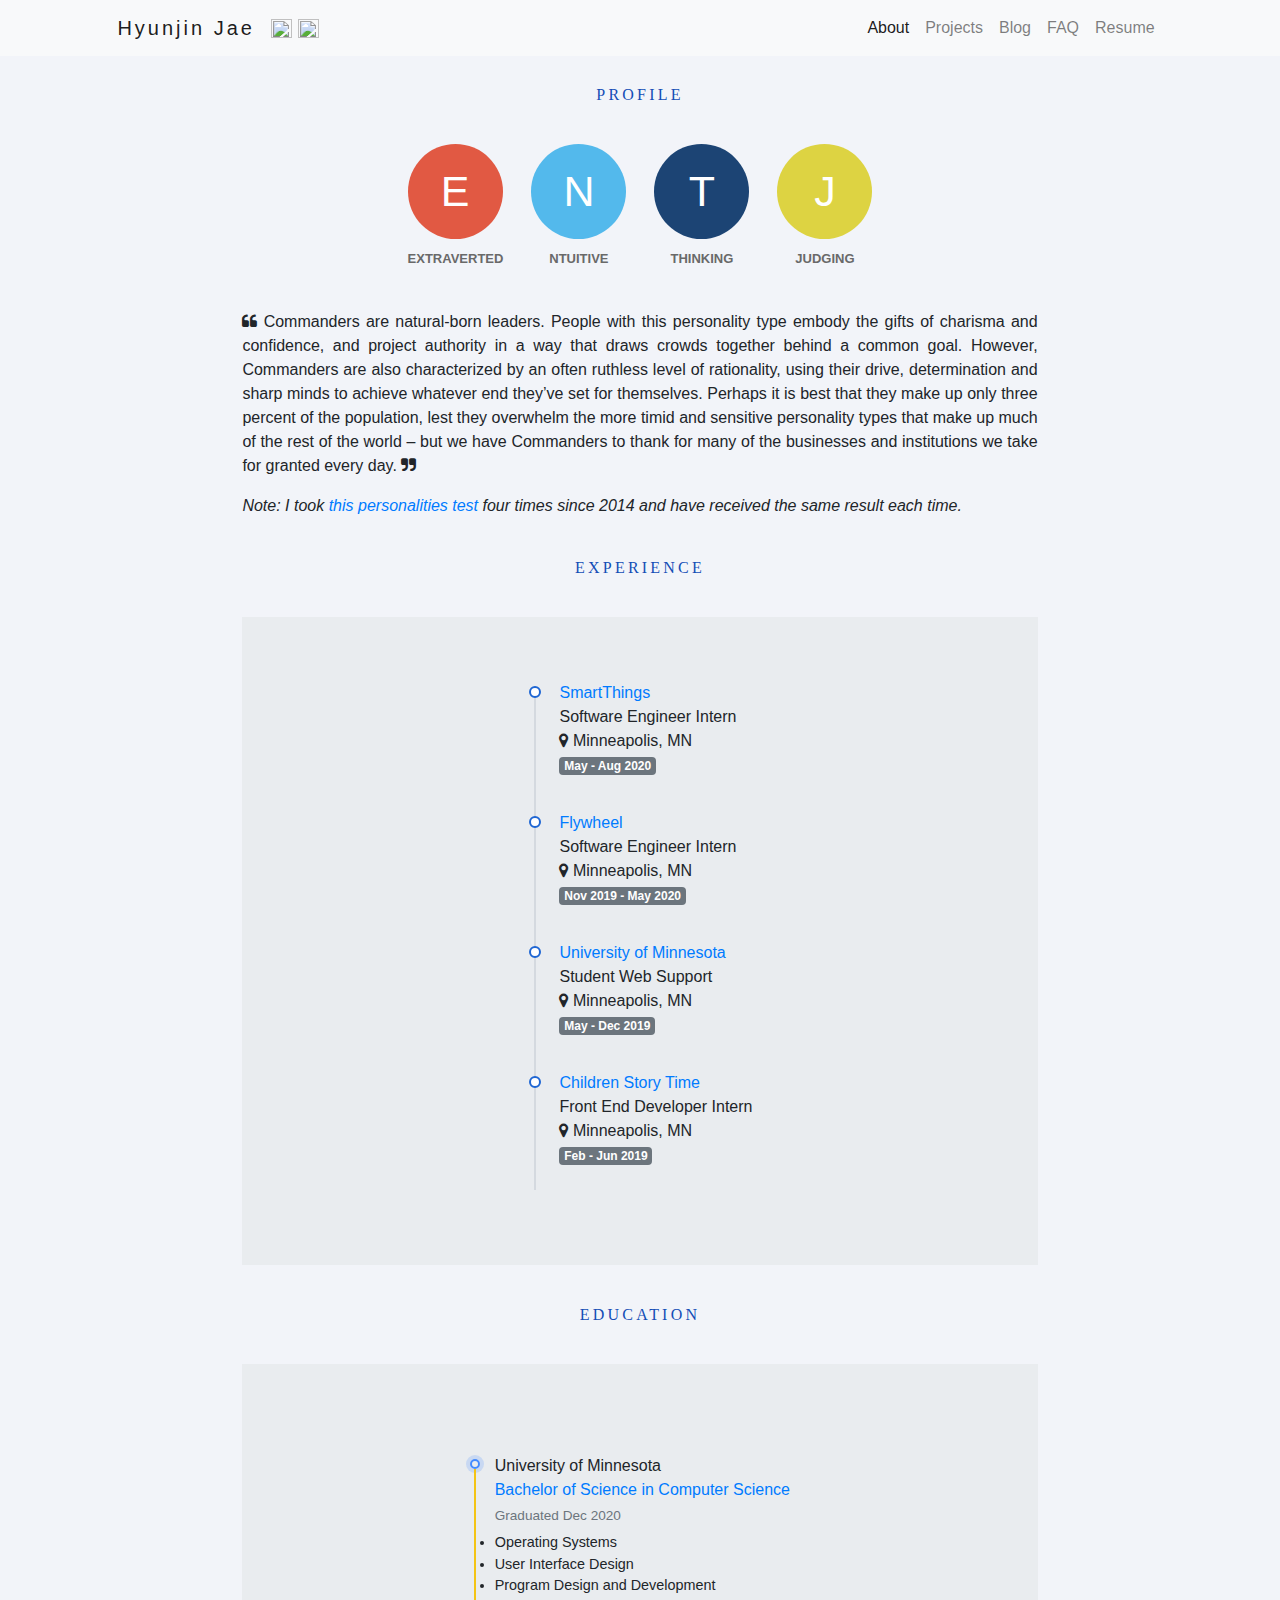
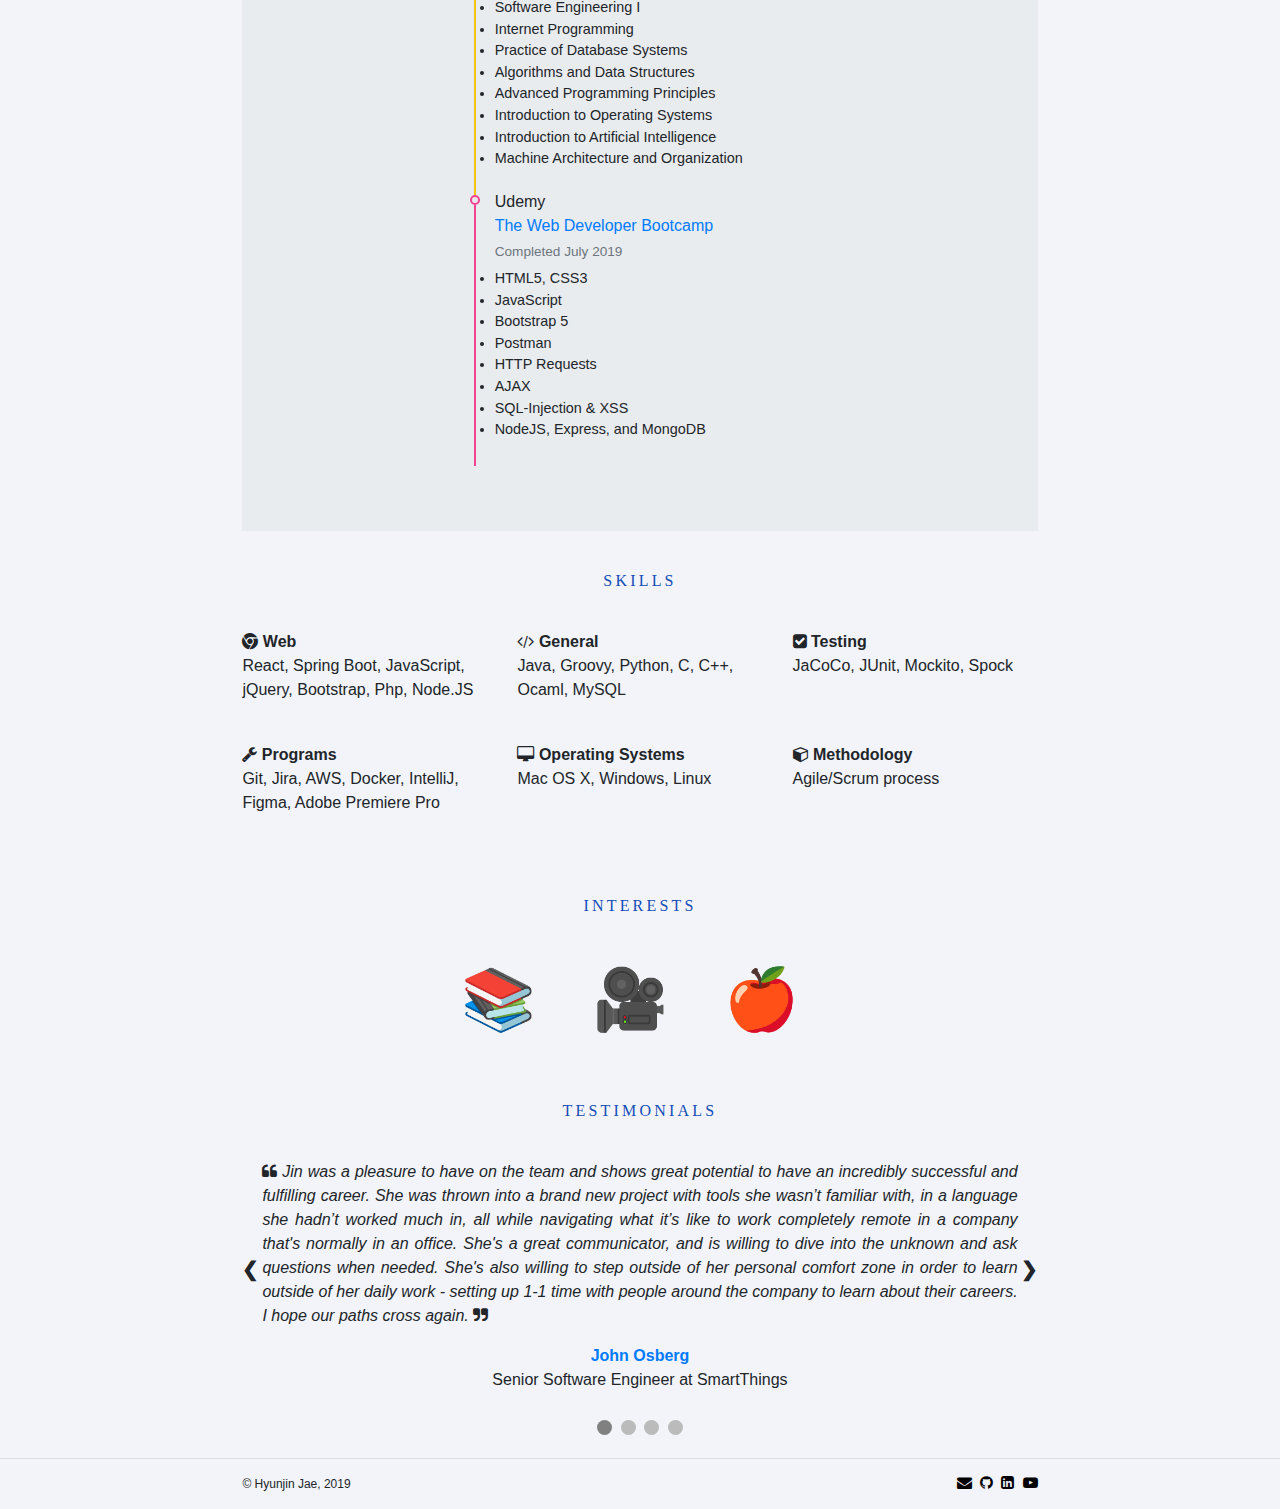
==== commit 3775eb87: "push all files before upgrade to React" ====
--- a/about.html
+++ b/about.html
@@ -316,28 +316,28 @@
                     <p><i class="fa fa-chrome" aria-hidden="true"></i>
                         <span class="bold eng"> Web</span>
                         <span class="bold kr hide"> 웹</span>
-                        <br>Spring Boot, JavaScript, jQuery, Bootstrap, Php, Node.JS
+                        <br>React, Spring Boot, JavaScript, jQuery, Bootstrap, Php, Node.JS
                     </p>
                 </div>
                 <div class="col-lg-4 col-sm-6 sub-section-skills">
                     <p><i class="fa fa-code" aria-hidden="true"></i>
                         <span class="bold eng"> General</span>
                         <span class="bold kr hide">일반</span>
-                        <br>Java, JUnit, Groovy, Python, C, C++, Ocaml, MySQL
+                        <br>Java, Groovy, Python, C, C++, Ocaml, MySQL
                     </p>
                 </div>
                 <div class="col-lg-4 col-sm-6 sub-section-skills">
                     <p><i class="fa fa-check-square" aria-hidden="true"></i>
                         <span class="bold eng"> Testing</span>
                         <span class="bold kr hide">테스팅</span>
-                        <br>JaCoCo, Mockito
+                        <br>JaCoCo, JUnit, Mockito, Spock
                     </p>
                 </div>
                 <div class="col-lg-4 col-sm-6 tools sub-section-skills">
                     <p><i class="fa fa-wrench" aria-hidden="true"></i>
                         <span class="bold eng"> Programs</span>
                         <span class="bold kr hide">프로그램</span>
-                        <br>Git, Jira, Docker, IntelliJ, Adobe Premiere Pro
+                        <br>Git, Jira, AWS, Docker, IntelliJ, Figma, Adobe Premiere Pro
                     </p>
                 </div>
                 <div class="col-lg-4 col-sm-6 sub-section-skills">
@@ -574,7 +574,6 @@
                     aria-hidden="true"></i></a>
             <a href="https://www.linkedin.com/in/hyunjineeey/" target="_blank"><i class="fa fa-linkedin-square foot-sns"
                     aria-hidden="true"></i></a>
-            <!--            <a href="https://www.instagram.com/hyunjineeey/" target="_blank"><i class="fa fa-instagram foot-sns" aria-hidden="true"></i></a>-->
             <a href="https://www.youtube.com/channel/UCkXvgmur7Infi6w-KoIhPWw?view_as=subscriber" target="_blank"><i
                     class="fa fa-youtube-play foot-sns" aria-hidden="true"></i></a>
         </div>
--- a/css/style.css
+++ b/css/style.css
@@ -723,8 +723,8 @@
     margin-bottom: 2em;
 }
 
-.intern_title {
-    font-size: 1.5em;
+.blog_section_title {
+    font-size: 1.3em;
 }
 
 .quarantine_img_container {
